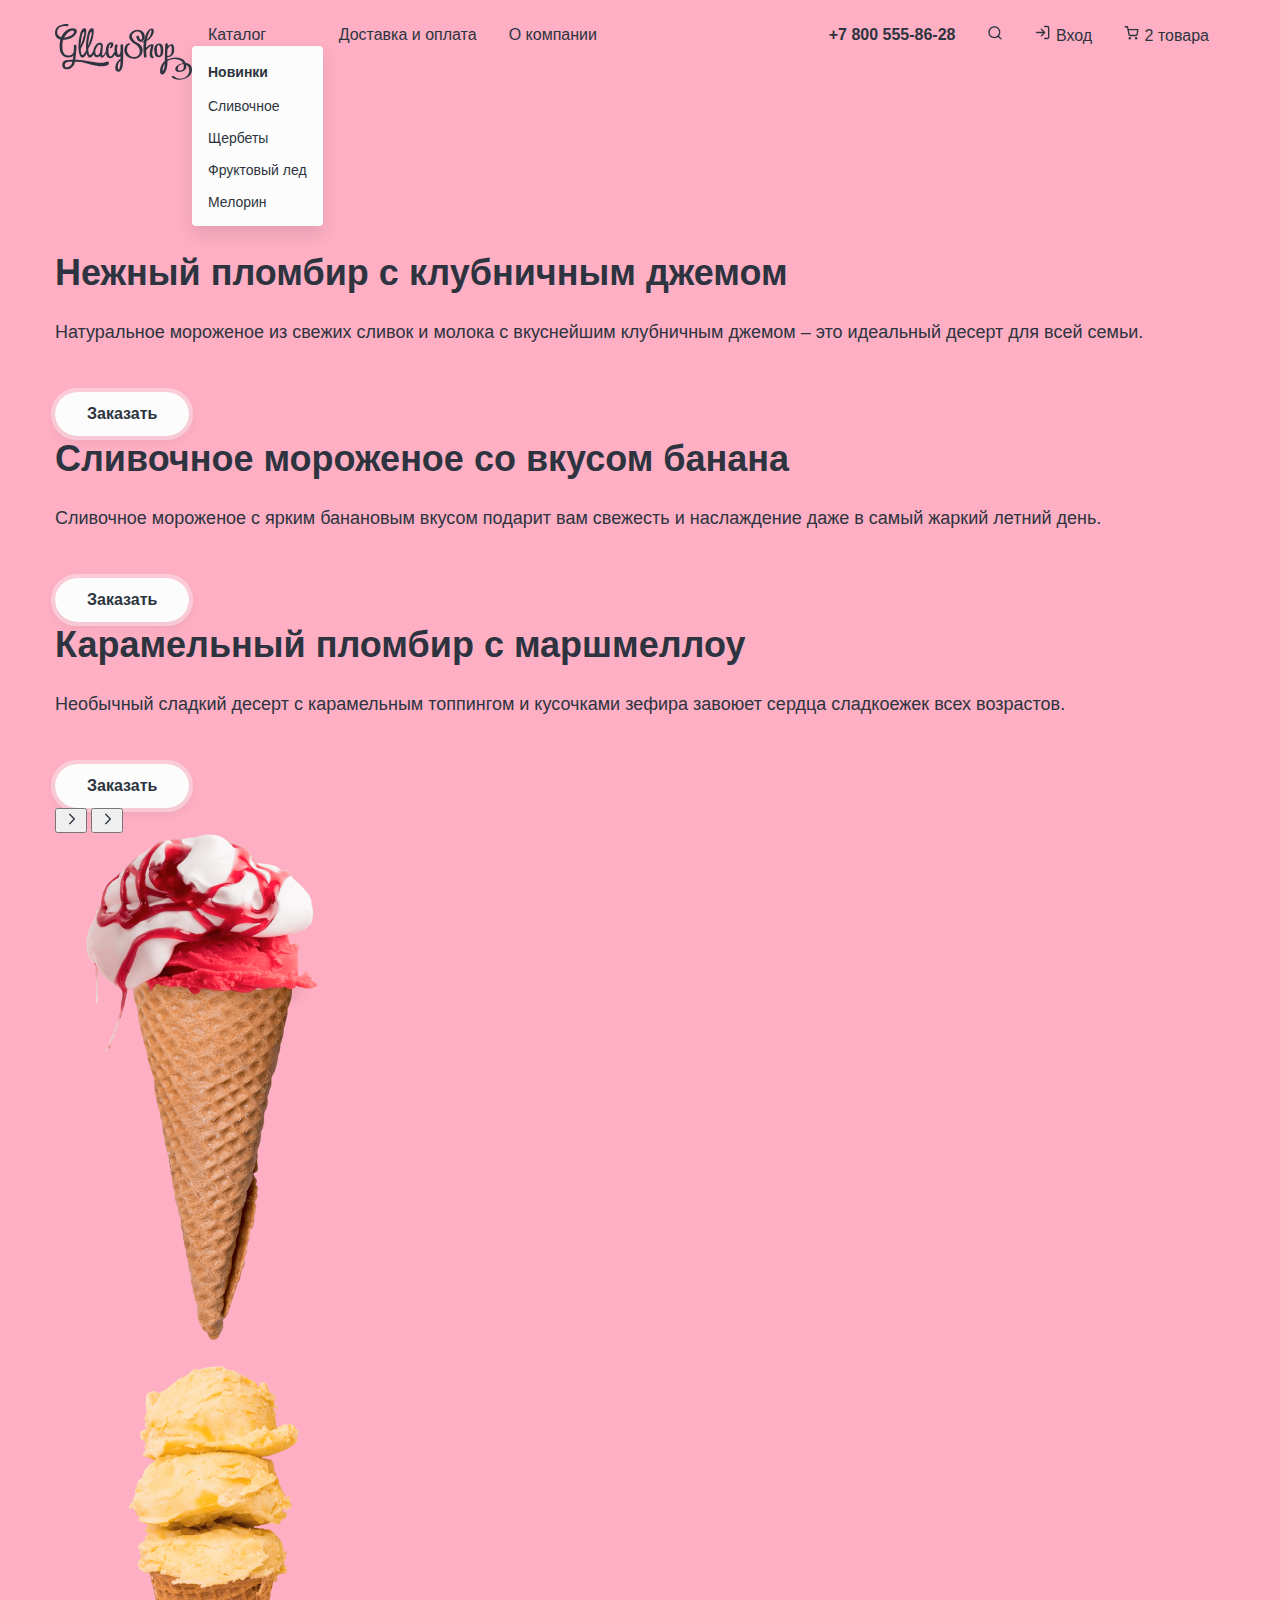
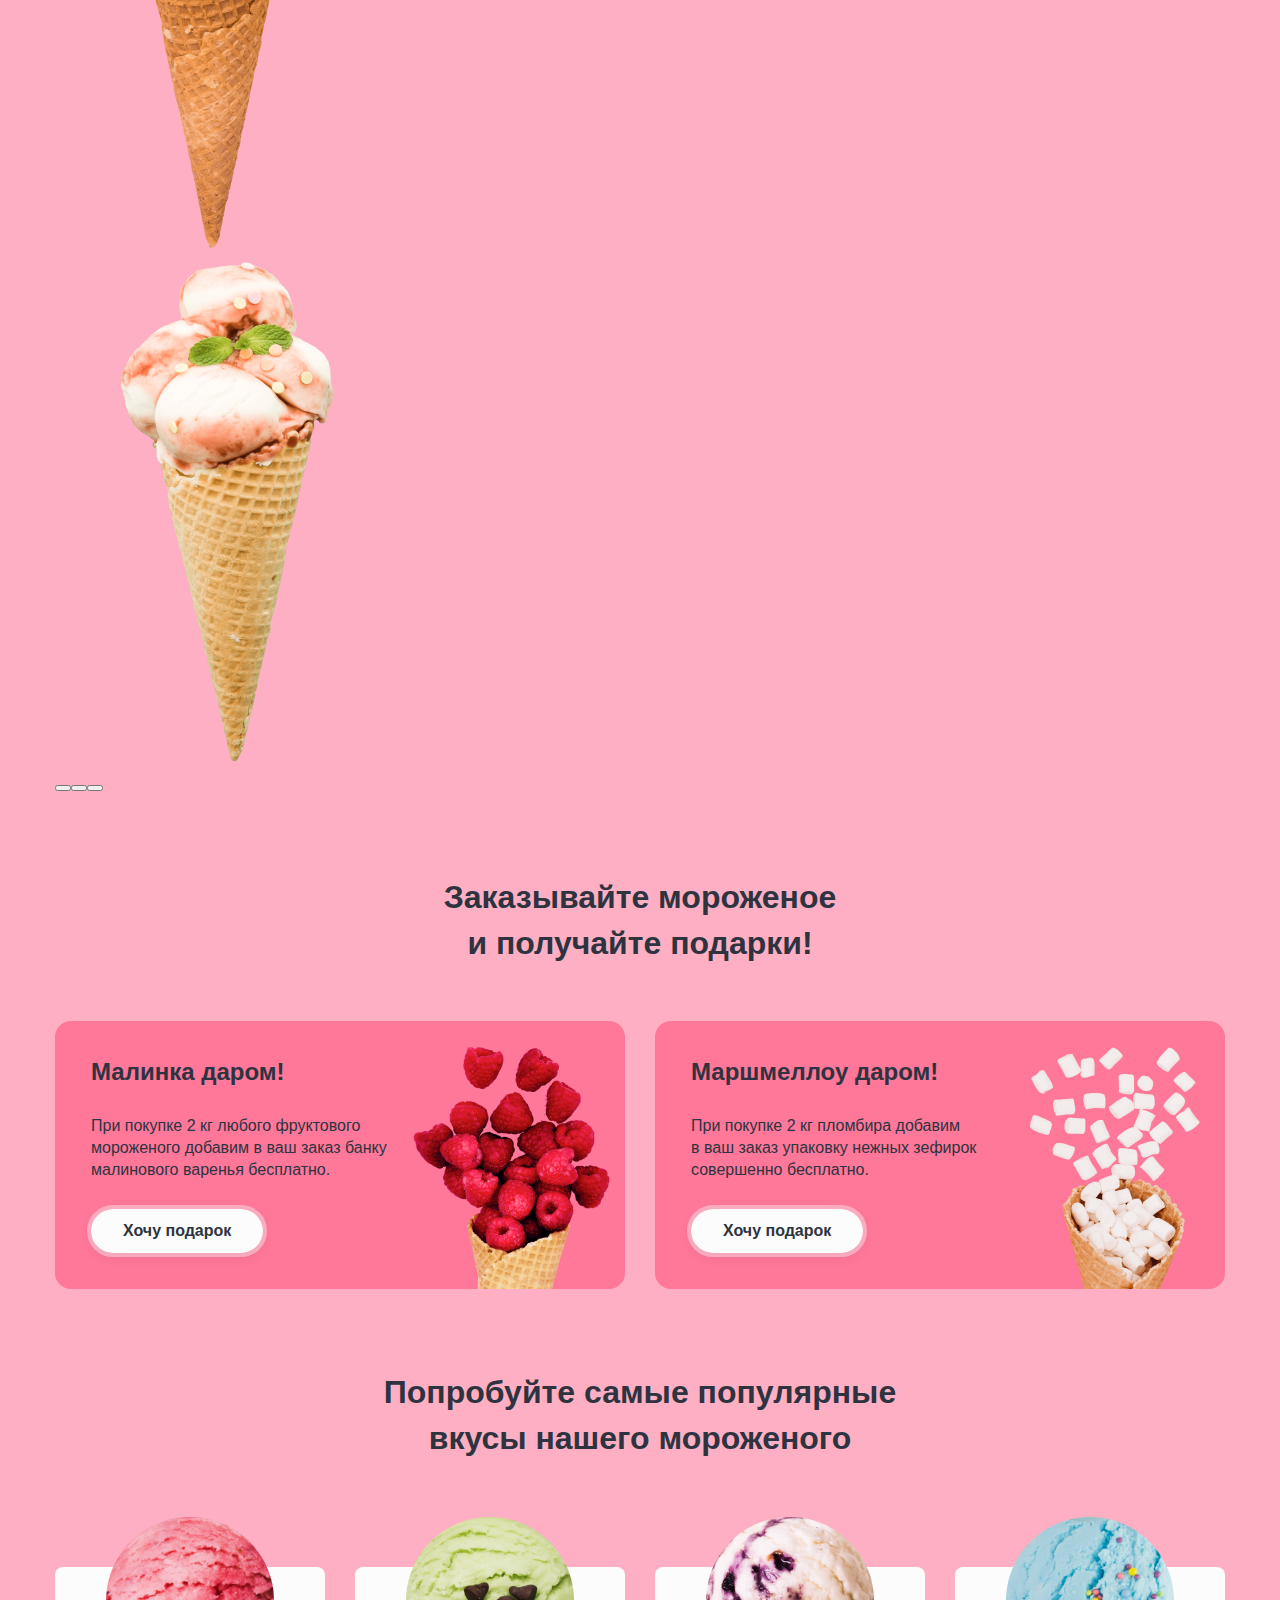
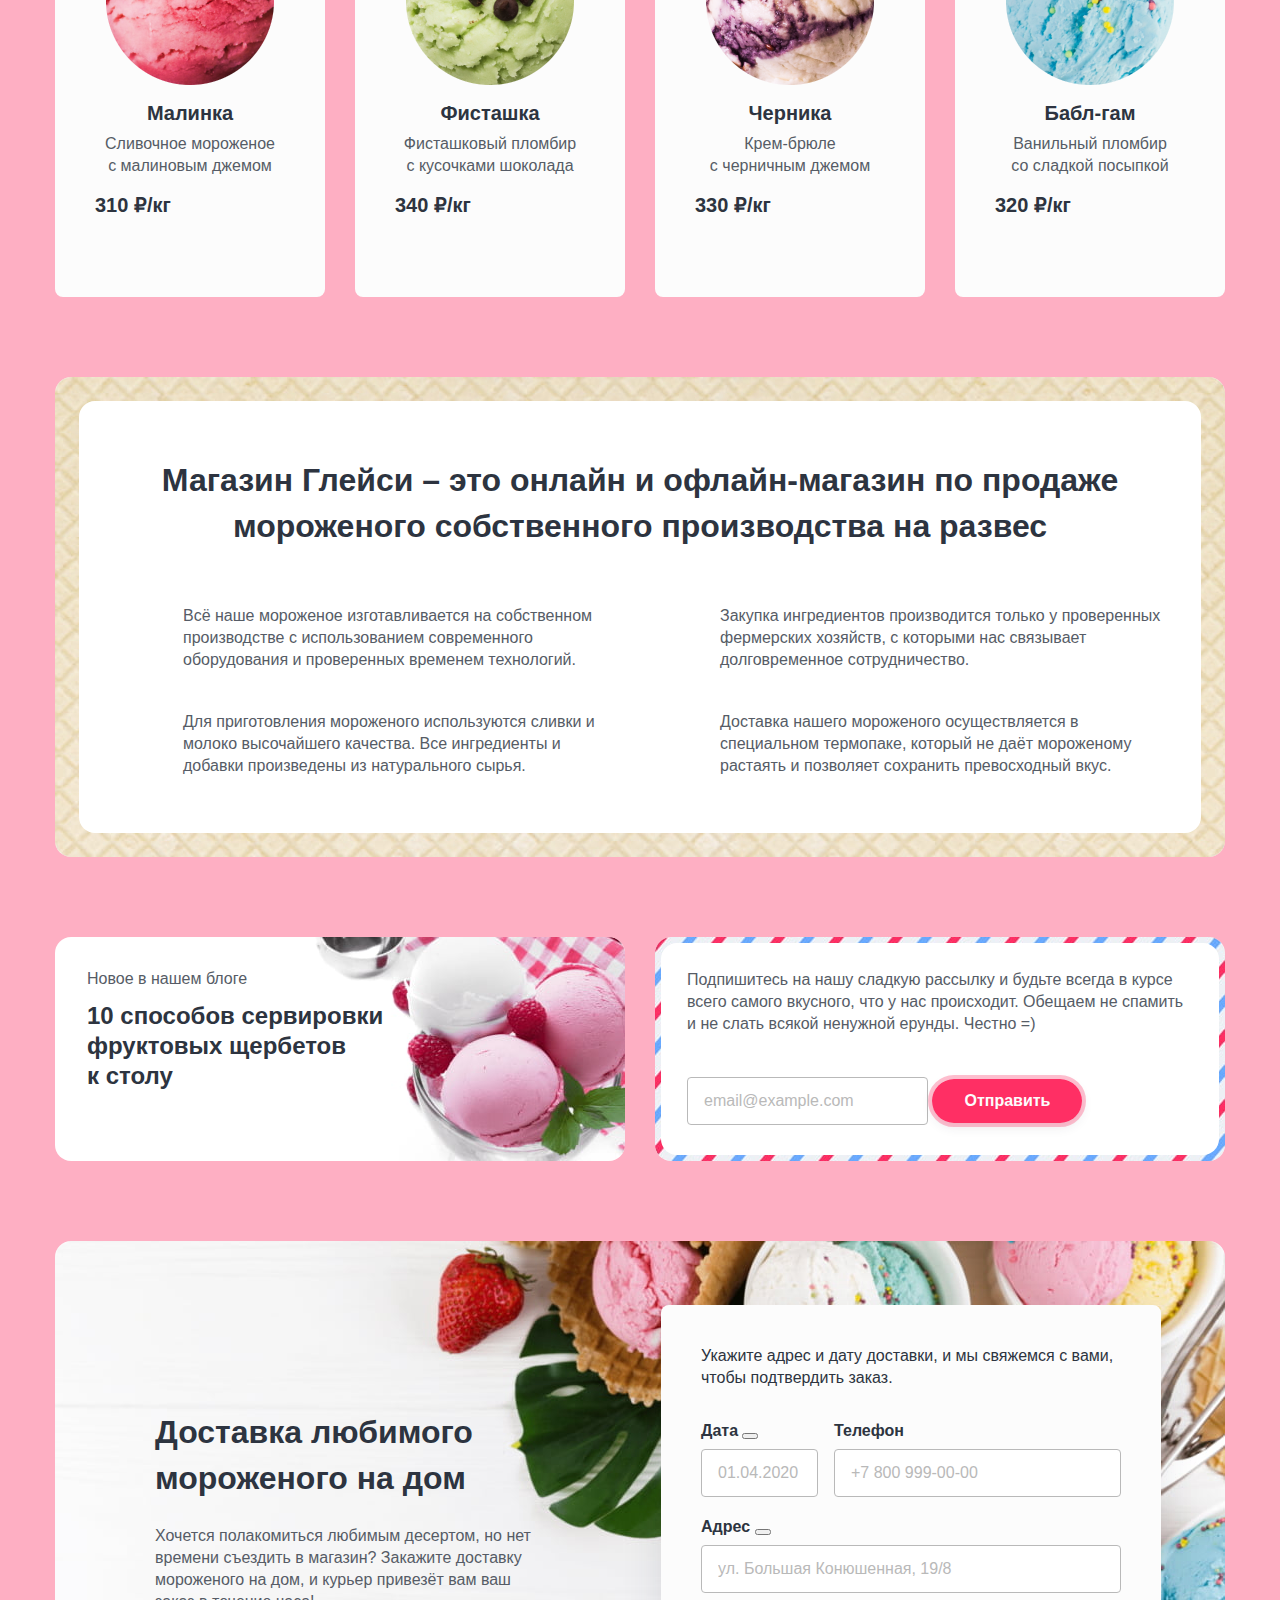
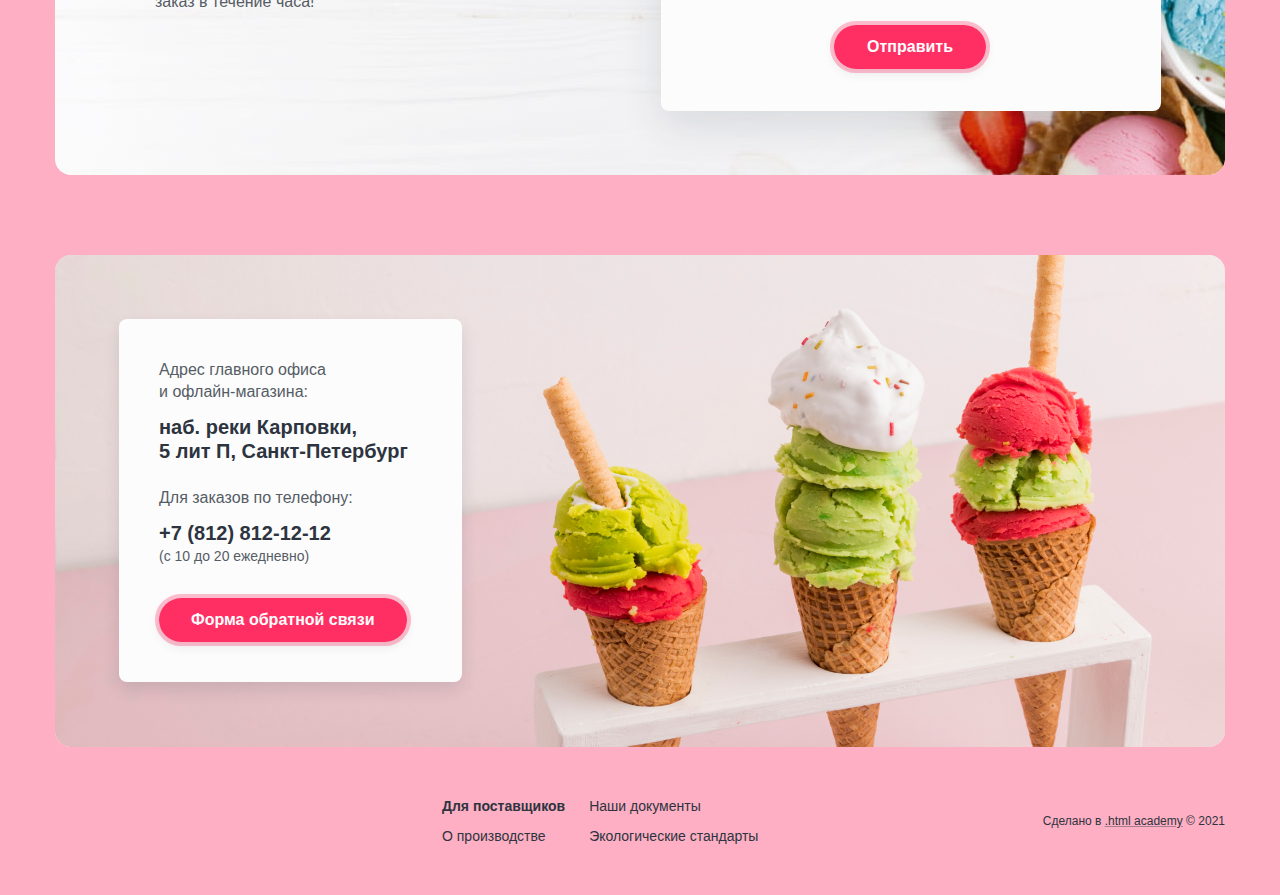
==== index.html @ f2128384 "ДЗ к созвону 03.09" ====
<!DOCTYPE html>
<html lang="ru">
<head>
  <meta charset="UTF-8">
  <meta name="viewport" content="width=device-width, initial-scale=1.0">
  <title>Магазин мороженого Глейси</title>
  <link rel="stylesheet" href="styles/styles.css">
</head>
<body>
  <div class="container">
    <header class="header">

      <nav class="navigation">
        <ul class="navigation-list">
          <li class="navigation-item">
            <a class="navigation-logo" href="#" aria-current="page">
              <img class="logo" src="images/logo.svg" width="137" height="56" alt="Логотип магазина Глейси">
            </a>
          </li>
          <li class="navigation-item">
            <a class="navigation-link" href="#">Каталог</a>
            <ul class="submenu-list">
              <li class="submenu-item">
                <a class="submenu-link submenu-link-new" href="catalog.html">Новинки</a>
              </li>
              <li class="submenu-item">
                <a class="submenu-link" href="catalog.html">Сливочное</a>
              </li>
              <li class="submenu-item">
                <a class="submenu-link" href="catalog.html">Щербеты</a>
              </li>
              <li class="submenu-item">
                <a class="submenu-link" href="catalog.html">Фруктовый лед</a>
              </li>
              <li class="submenu-item">
                <a class="submenu-link" href="catalog.html">Мелорин</a>
              </li>
            </ul>
          </li>
          <li class="navigation-item">
            <a class="navigation-link" href="#">Доставка и оплата</a>
          </li>
          <li class="navigation-item">
            <a class="navigation-link" href="#">О компании</a>
          </li>
        </ul>

        <ul class="navigation-list user-navigation">
          <li class="navigation-item">
            <a class="navigation-link navigation-phone" href="tel:+78005558628">+7 800 555-86-28</a>
          </li>
          <li class="navigation-item" role="search">
            <a class="navigation-link user-search" href="#">
              <svg width="16" height="17" viewBox="0 0 16 17" xmlns="http://www.w3.org/2000/svg">
                <svg xmlns="http://www.w3.org/2000/svg" width="16" height="17" fill="none" viewBox="0 0 16 17">
                  <path fill="currentColor" fill-rule="evenodd" d="M2.663 8.188a4.667 4.667 0 1 1 8.028 3.237.683.683 0 0 0-.123.124 4.667 4.667 0 0 1-7.904-3.361Zm8.412 4.688a6 6 0 1 1 .943-.943l2.45 2.45a.667.667 0 1 1-.943.943l-2.45-2.45Z" clip-rule="evenodd"/>
                </svg>
              </svg>
              <span class="visually-hidden">Поиск.</span>
            </a>
          </li>
          <li class="navigation-item">
            <a class="navigation-link user-login" href="#">
              <svg xmlns="http://www.w3.org/2000/svg" width="16" height="17" fill="none" viewBox="0 0 16 17" aria-hidden="true">
                <path fill="currentColor" fill-rule="evenodd" d="M9 2.525c0-.369.298-.667.667-.667h2.666a2 2 0 0 1 2 2v9.333a2 2 0 0 1-2 2H9.667a.667.667 0 1 1 0-1.333h2.666A.666.666 0 0 0 13 13.19V3.858a.666.666 0 0 0-.667-.667H9.667A.667.667 0 0 1 9 2.525ZM5.862 4.72c.26-.26.682-.26.943 0l3.329 3.329a.69.69 0 0 1 .129.177.664.664 0 0 1-.13.774l-3.328 3.33a.667.667 0 1 1-.943-.944l2.195-2.195h-6.39a.667.667 0 1 1 0-1.333h6.39L5.862 5.663a.667.667 0 0 1 0-.943Z" clip-rule="evenodd"/>
              </svg>
              <span>Вход</span>
            </a>
          </li>
          <li class="navigation-item">
            <a class="navigation-link user-cart" href="#">
              <svg xmlns="http://www.w3.org/2000/svg" width="16" height="17" fill="none" viewBox="0 0 16 17" aria-hidden="true">
                <path fill="currentColor" fill-rule="evenodd" d="M1.167 2.108a.667.667 0 0 0 0 1.333h1.77l.468 2.336a.664.664 0 0 0 .011.053l.967 4.833a1.825 1.825 0 0 0 1.819 1.47h5.62a1.826 1.826 0 0 0 1.819-1.47l.001-.005.927-4.861a.667.667 0 0 0-.655-.792H4.611l-.473-2.361a.667.667 0 0 0-.654-.536H1.167Zm4.524 8.294-.813-4.064h8.23l-.775 4.067a.492.492 0 0 1-.492.395H6.183a.492.492 0 0 1-.492-.397Zm-1.134 3.961a1.246 1.246 0 1 1 2.492 0 1.246 1.246 0 0 1-2.492 0Zm6.374 0a1.246 1.246 0 1 1 2.491 0 1.246 1.246 0 0 1-2.491 0Z" clip-rule="evenodd"/>
              </svg>
              <span class="visually-hidden">Корзина.</span>
              <!-- <span class="user-cart-count empty">Нет товаров</span> -->
              <span class="user-cart-count user-cart-active">2 товара</span>
            </a>
          </li>
        </ul>
      </nav>
    </header>

    <main class="main">
      <h1 class="visually-hidden">Магазин мороженого Глейси.</h1>

      <section class="slider">
        <h2 class="visually-hidden">Лучшие предложения.</h2>

        <ol class="slider-list">
          <li class="slider-item slider-item-current">
            <h3 class="slider-title">Нежный пломбир с клубничным джемом</h3>
            <p class="slider-description">Натуральное мороженое из свежих сливок и молока с вкуснейшим клубничным джемом – это идеальный десерт для всей семьи.</p>
            <a class="slider-button button" href="#order">Заказать</a>
          </li>
          <li class="slider-item">
            <h3 class="slider-title">Сливочное мороженое со вкусом банана</h3>
            <p class="slider-description">Сливочное мороженое с ярким банановым вкусом подарит вам свежесть и наслаждение даже в самый жаркий летний день.</p>
            <a class="slider-button button" href="#order">Заказать</a>
          </li>
          <li class="slider-item">
            <h3 class="slider-title">Карамельный пломбир с маршмеллоу</h3>
            <p class="slider-description">Необычный сладкий десерт с карамельным топпингом и кусочками зефира завоюет сердца сладкоежек всех возрастов.</p>
            <a class="slider-button button" href="#order">Заказать</a>
          </li>
        </ol>

        <div class="slider-button-wrapper">
          <button class="slider-button slider-prev" type="button">
            <svg xmlns="http://www.w3.org/2000/svg" width="16" height="16" fill="none" viewBox="0 0 16 16" aria-hidden="true">
              <path fill="#2D3440" fill-rule="evenodd" d="M7.135 2.865a.665.665 0 1 0-.94.94l4.201 4.201-4.201 4.202a.665.665 0 0 0 .94.94l4.669-4.669.003-.002c.26-.26.26-.681 0-.94L7.135 2.864Z" clip-rule="evenodd"/>
            </svg>
            <span class="visually-hidden">Предыдущий слайд.</span>
          </button>
          <button class="slider-button slider-next" type="button">
            <svg xmlns="http://www.w3.org/2000/svg" width="16" height="16" fill="none" viewBox="0 0 16 16" aria-hidden="true">
              <path fill="#2D3440" fill-rule="evenodd" d="M7.135 2.865a.665.665 0 1 0-.94.94l4.201 4.201-4.201 4.202a.665.665 0 0 0 .94.94l4.669-4.669.003-.002c.26-.26.26-.681 0-.94L7.135 2.864Z" clip-rule="evenodd"/>
            </svg>
            <span class="visually-hidden">Следующий слайд.</span>
          </button>
        </div>

        <ol class="slider-list">
          <li class="slider-item slider-item-current">
            <div class="slider-img-wrapper">
              <img class="slider-img" src="images/slider/slide-1.png" width="329" height="507" alt="Фото пломбира с клубничным джемом.">
            </div>
          </li>
          <li class="slider-item slider-item-current">
            <div class="slider-img-wrapper">
              <img class="slider-img" src="images/slider/slide-2.png" width="312" height="507" alt="Фото сливочного мороженого со вкусом банана.">
            </div>
          </li>
          <li class="slider-item slider-item-current">
            <div class="slider-img-wrapper">
              <img class="slider-img" src="images/slider/slide-3.png" width="350" height="507" alt="Фото карамельного пломбира с маршмеллоу.">
            </div>
          </li>
        </ol>

        <ol class="slider-control">
          <li class="slider-control-item">
            <button class="slider-control-button slider-control-button-current" type="button">
              <span class="visually-hidden">Первый слайд.</span>
            </button>
          </li>
          <li class="slider-control-item">
            <button class="slider-control-button" type="button">
              <span class="visually-hidden">Второй слайд.</span>
            </button>
          </li>
          <li class="slider-control-item">
            <button class="slider-control-button" type="button">
              <span class="visually-hidden">Третий слайд.</span>
            </button>
          </li>
        </ol>

        <ul class="social-list">
          <li class="social-item">
            <a class="social-link social-telegram" href="https://t.me/htmlacademy">
              <span class="visually-hidden">Телеграм.</span>
            </a>
          </li>
          <li class="social-item">
            <a class="social-link social-vk" href="https://vk.com/htmlacademy">
              <span class="visually-hidden">Вконтакте.</span>
            </a>
          </li>
          <li class="social-item">
            <a class="social-link social-youtube" href="https://www.youtube.com/user/htmlacademyru" aria-hidden="true">
              <span class="visually-hidden">Ютуб.</span>
            </a>
          </li>
        </ul>
      </section>

      <section class="present">
        <h2 class="present-title title">Заказывайте мороженое и&nbsp;получайте подарки!</h2>

        <ul class="present-list">
          <li class="present-item present-raspberry">
            <h3 class="present-subtitle">Малинка даром!</h3>
            <p class="present-description">При покупке 2 кг любого фруктового мороженого добавим в ваш заказ банку малинового варенья бесплатно.</p>
            <a class="present-button button" href="#">Хочу подарок</a>
          </li>
          <li class="present-item present-marshmallow">
            <h3 class="present-subtitle">Маршмеллоу даром!</h3>
            <p class="present-description">При покупке 2 кг пломбира добавим в&nbsp;ваш заказ упаковку нежных зефирок совершенно бесплатно.</p>
            <a class="present-button button" href="#">Хочу подарок</a>
          </li>
        </ul>
      </section>

      <section class="popular">
        <h2 class="popular-title title">Попробуйте самые популярные вкусы нашего мороженого</h2>

        <ul class="popular-list product">
          <li class="product-card">
            <a class="product-link" href="#">
              <div class="product-img-wrapper">
                <img class="product-img" src="images/catalog/product-1.png" width="168" height="168" alt="Фотография мороженого">
              </div>
              <h3 class="product-subtitle">Малинка</h3>
              <p class="product-description">Сливочное мороженое с&nbsp;малиновым джемом</p>
            </a>
            <div class="product-price-wrapper">
              <span class="product-price">310 ₽/кг</span>
              <button class="product-button" type="button">
                <span class="visually-hidden">Добавить в корзину.</span>
              </button>
            </div>
          </li>
          <li class="product-card">
            <a class="product-link" href="#">
              <div class="product-img-wrapper">
                <img class="product-img" src="images/catalog/product-2.png" width="168" height="168" alt="Фотография мороженого">
              </div>
              <h3 class="product-subtitle">Фисташка</h3>
              <p class="product-description">Фисташковый пломбир с&nbsp;кусочками шоколада</p>
            </a>
            <div class="product-price-wrapper">
              <span class="product-price">340 ₽/кг</span>
              <button class="product-button" type="button">
                <span class="visually-hidden">Добавить в корзину.</span>
              </button>
            </div>
          </li>
          <li class="product-card">
            <a class="product-link" href="#">
              <div class="product-img-wrapper">
                <img class="product-img" src="images/catalog/product-3.png" width="168" height="168" alt="Фотография мороженого">
              </div>
              <h3 class="product-subtitle">Черника</h3>
              <p class="product-description">Крем-брюле с&nbsp;черничным джемом</p>
            </a>
            <div class="product-price-wrapper">
              <span class="product-price">330 ₽/кг</span>
              <button class="product-button" type="button">
                <span class="visually-hidden">Добавить в корзину.</span>
              </button>
            </div>
          </li>
          <li class="product-card">
            <a class="product-link" href="#">
              <div class="product-img-wrapper">
                <img class="product-img" src="images/catalog/product-4.png" width="168" height="168" alt="Фотография мороженого">
              </div>
              <h3 class="product-subtitle">Бабл-гам</h3>
              <p class="product-description">Ванильный пломбир со&nbsp;сладкой посыпкой</p>
            </a>
            <div class="product-price-wrapper">
              <span class="product-price">320 ₽/кг</span>
              <button class="product-button" type="button">
                <span class="visually-hidden">Добавить в корзину.</span>
              </button>
            </div>
          </li>
        </ul>
      </section>

      <section class="about">
        <h2 class="visually-hidden">О нас.</h2>

        <div class="about-wrapper">
          <p class="about-title title">Магазин Глейси – это онлайн и офлайн-магазин по продаже мороженого собственного производства на развес</p>
          <ul class="about-list">
            <li class="about-item">Всё наше мороженое изготавливается на собственном производстве с использованием современного оборудования и проверенных временем технологий.</li>
            <li class="about-item">Закупка ингредиентов производится только у проверенных фермерских хозяйств, с которыми нас связывает долговременное сотрудничество.</li>
            <li class="about-item">Для приготовления мороженого используются сливки и молоко высочайшего качества. Все ингредиенты и добавки произведены из натурального сырья.</li>
            <li class="about-item">Доставка нашего мороженого осуществляется в специальном термопаке, который не даёт мороженому растаять и позволяет сохранить превосходный вкус.</li>
          </ul>
        </div>
      </section>

      <div class="blog-subscribe-wrapper">
        <article class="blog">
          <p class="blog-notice">Новое в нашем блоге</p>
          <a class="blog-link" href="#">
            <h2 class="blog-title">10 способов сервировки фруктовых щербетов к&nbsp;столу</h2>
          </a>
        </article>

        <section class="subscribe">
          <h2 class="visually-hidden">Подписка на рассылку.</h2>

          <div class="subscribe-wrapper">
            <p class="subscribe-description">Подпишитесь на нашу сладкую рассылку и будьте всегда в&nbsp;курсе всего самого вкусного, что у нас происходит. Обещаем не спамить и не слать всякой ненужной ерунды. Честно =)</p>
            <form class="subscribe-form" action="https://echo.htmlacademy.ru/" method="post">
              <input class="subscribe-email" type="email" name="subscribe-email" placeholder="email@example.com" required>
              <button class="subscribe-button button button-dark" type="submit">Отправить</button>
            </form>
          </div>
        </section>
      </div>

      <section class="delivery">
        <div class="delivery-text-wrapper">
          <h2 class="delivery-title title">Доставка любимого мороженого на дом</h2>
          <p class="delivery-description">Хочется полакомиться любимым десертом, но&nbsp;нет времени съездить в магазин? Закажите доставку мороженого на дом, и курьер привезёт вам ваш заказ в течение часа!</p>
        </div>

        <form class="delivery-form" action="https://echo.htmlacademy.ru/" method="post" id="order">
            <p class="delivery-text">Укажите адрес и дату доставки, и мы свяжемся с&nbsp;вами, чтобы подтвердить заказ.</p>
            <div class="field-group delivery-form-date">
              <div class="delivery-form-label">
                <label class="delivery-form-label" for="date">Дата</label>
                <span class="tooltip">
                  <button class="tooltip-toggle" type="button"></button>
                  <!-- <span class="tooltip-text" role="tooltip"></span> -->
                </span>
              </div>
              <input class="delivery-form-field" type="text" id="date" name="date" placeholder="01.04.2020">
            </div>
            <div class="field-group delivery-form-phone">
              <label class="delivery-form-label" for="phone">Телефон</label>
              <input class="delivery-form-field" type="tel" id="phone" name="phone" placeholder="+7 800 999-00-00">
            </div>
            <div class="field-group delivery-form-address">
              <div class="delivery-form-label">
                <label class="delivery-form-label" for="address">Адрес</label>
                <span class="tooltip">
                  <button class="tooltip-toggle" type="button"></button>
                  <!-- <span class="tooltip-text" role="tooltip"></span> -->
                </span>
              </div>
              <input class="delivery-form-field" type="text" id="address" name="address" placeholder="ул. Большая Конюшенная, 19/8">
            </div>
            <button class="delivery-button button button-dark" type="submit">Отправить</button>
        </form>
      </section>

      <section class="contacts">
        <h2 class="visually-hidden">Контакты.</h2>

        <div class="contacts-wrapper">
          <address class="contacts-address">
            <p class="contacts-text">Адрес главного офиса <br>и офлайн-магазина:</p>
            <p class="contacts-location">наб. реки Карповки, <br>5 лит П, Санкт-Петербург</p>
            <p class="contacts-text">Для заказов по телефону:</p>
            <a class="contacts-phone" href="tel:+78128121212">+7 (812) 812-12-12</a>
            <p class="contacts-time">(с 10 до 20 ежедневно)</p>
          </address>
          <a class="contacts-button button button-dark" href="#">Форма обратной связи</a>
        </div>
      </section>
    </main>

    <footer class="footer">
      <h2 class="visually-hidden">Контакты и меню.</h2>

      <ul class="social-list">
        <li class="social-item">
          <a class="social-link social-telegram" href="https://t.me/htmlacademy">
            <span class="visually-hidden">Телеграм.</span>
          </a>
        </li>
        <li class="social-item">
          <a class="social-link social-vk" href="https://vk.com/htmlacademy">
            <span class="visually-hidden">Вконтакте.</span>
          </a>
        </li>
        <li class="social-item">
          <a class="social-link social-youtube" href="https://www.youtube.com/user/htmlacademyru">
            <span class="visually-hidden">Ютуб.</span>
          </a>
        </li>
      </ul>

      <ul class="footer-navigation-list">
        <li class="footer-navigation-item">
          <a class="footer-navigation-link link-provider" href="#">Для поставщиков</a>
        </li>
        <li class="footer-navigation-item">
          <a class="footer-navigation-link" href="#">Наши документы</a>
        </li>
        <li class="footer-navigation-item">
          <a class="footer-navigation-link" href="#">О производстве</a>
        </li>
        <li class="footer-navigation-item">
          <a class="footer-navigation-link" href="#">Экологические стандарты</a>
        </li>
      </ul>

      <div class="developer-wrapper">
        <a class="developer-logo" href="https://htmlacademy.ru/">
          <span class="visually-hidden">Ссылка на страницу разработчика - HTMLAcademy.</span>
        </a>

        <p class="developer-text">Сделано в <a class="developer-link" href="https://htmlacademy.ru/">.html academy</a> © 2021</p>
      </div>
    </footer>
  </div>
</body>
</html>
---- styles/styles.css ----
/* Fonts */

@font-face {
  font-family: "Inter";
  font-style: normal;
  font-weight: 400;
  src: url("../fonts/inter-400.woff2") format("woff2");
  font-display: swap;
}

@font-face {
  font-family: "Inter";
  font-style: normal;
  font-weight: 700;
  src: url("../fonts/inter-700.woff2") format("woff2");
  font-display: swap;
}

@font-face {
  font-family: "Inter";
  font-style: normal;
  font-weight: 900;
  src: url("../fonts/inter-900.woff2") format("woff2");
  font-display: swap;
}

/* Common styles */

*,
*::before,
*::after {
  box-sizing: border-box;
}

html {
  height: 100%;
}

body {
  height: 100%;
  margin: 0;
  font-family: "Inter", "Arial", sans-serif;
  font-size: 16px;
  line-height: 22px;
  font-weight: 400;
  color: #2d3440;
  background-color: #feafc3;
}

.visually-hidden {
  position: absolute;
  width: 1px;
  height: 1px;
  margin: -1px;
  padding: 0;
  border: 0;
  clip: rect(0 0 0 0);
  overflow: hidden;
}

.container {
  display: flex;
  flex-direction: column;
  min-height: 100%;
  margin: 0 auto;
  max-width: 1170px;
}

.title {
  margin: 0 auto;
  padding: 0;
  font-family: "Inter", "Arial", sans-serif;
  font-size: 32px;
  font-weight: 900;
  line-height: 46px;
  color: #2d3440;
  max-width: 550px;
  text-align: center;
  font-stretch: normal;
}

.button {
  display: inline-block;
  min-height: 36px;
  padding: 12px 32px;
  text-align: center;
  font-family: "Inter", "Arial", sans-serif;
  font-size: inherit;
  font-weight: 700;
  line-height: 20px;
  text-decoration: none;
  background-color: #fcfcfc;
  color: inherit;
  cursor: pointer;
  border-radius: 26px;
  border: none;
  outline: 4px solid rgba(252, 252, 252, 0.40);
  box-shadow: 0 4px 12px 0 rgba(45, 52, 64, 0.10);
}

.button-dark {
  outline: 4px solid rgba(255, 47, 100, 0.30);
  background-color:#ff2f64;
  color: #fcfcfc;
}

/* Header */

.header {
  min-height: 56px;
  padding: 24px 0;
}

.navigation {
  display: flex;
  justify-content: space-between;
}

.navigation-list {
  display: flex;
  list-style-type: none;
  padding: 0;
  margin: 0;
}

.navigation-link {
  color: #2d3440;
  line-height: 20px;
  text-decoration: none;
  padding: 8px 16px;
  cursor: pointer;
}

.submenu-list {
  max-width: 138px;
  margin: 0;
  padding: 8px 0;
  list-style-type: none;
  background-color: #fcfcfc;
  border-radius: 4px;
  box-shadow: 0 8px 16px 0 rgba(45, 52, 64, 0.12);
}

.submenu-link {
  display: block;
  color: #2d3440;
  font-size: 14px;
  line-height: 20px;
  text-decoration: none;
  padding: 6px 16px;
}

.submenu-link-new {
  font-weight: 700;
  padding: 8px 16px;
}

.navigation-phone {
  font-weight: 700;
}

/* Main */

.main {
  flex-grow: 1;
}

/* Slider */

.slider {
  margin-bottom: 80px;
}

.slider-list {
  margin: 0;
  padding: 0;
  list-style-type: none;
}

.slider-title {
  margin: 0;
  margin-bottom: 24px;
  font-size: 36px;
  font-weight: 900;
  line-height: 46px;
}

.slider-description {
  margin: 0;
  margin-bottom: 48px;
  font-size: 18px;
  line-height: 24px;
}

.slider-control {
  margin: 0;
  padding: 0;
  list-style-type: none;
  display: flex;
}

/* Present */

.present {
  margin-bottom: 80px;
}

.present-title {
  margin-bottom: 55px;
}

.present-list {
  margin: 0;
  padding: 0;
  list-style-type: none;
  display: grid;
  grid-template-columns: repeat(2, 1fr);
  gap: 30px;
}

.present-item {
  background-color: #ff7799;
  border-radius: 16px;
  padding: 36px;
  padding-right: 225px;
  background-repeat: no-repeat;
  background-position: right;
  background-size: contain;
}

.present-raspberry {
  background-image: url("../images/present-raspberry.png");
}

.present-marshmallow {
  background-image: url("../images/present-marshmallow.png");
}

.present-subtitle {
  margin: 0;
  margin-bottom: 28px;
  font-size: 24px;
  font-weight: 700;
  line-height: 30px;
}

.present-description {
  margin: 0;
  margin-bottom: 28px;
}

/* Popular */

.popular {
  margin-bottom: 80px;
}

.popular-list {
  margin: 0;
  padding: 0;
  list-style-type: none;
}

.popular-title {
  margin-bottom: 56px;
}

/* About */

.about {
  padding: 24px;
  border-radius: 16px;
  margin-bottom: 80px;
  background-image: url("../images/background-waffle.jpg");
  background-repeat: no-repeat;
  background-position: center;
  background-size: cover;
}

.about-wrapper {
  border-radius: 16px;
  min-height: 350px;
  padding: 56px 40px;
  background-color: #ffffff;
}

.about-title {
  max-width: 1000px;
  margin-bottom: 56px;
}

.about-list {
  margin: 0;
  padding: 0;
  list-style-type: none;
  display: grid;
  grid-template-columns: repeat(2, 1fr);
  gap: 40px 32px;
}

.about-item {
  padding-left: 64px;
  color: #565c66;
}

/* Blog */ /* Subscribe */

.blog-subscribe-wrapper {
  display: grid;
  grid-template-columns: repeat(2, 1fr);
  gap: 30px;
  margin-bottom: 80px;
}

.blog {
  border-radius: 16px;
  background-color: #fcfcfc;
  padding: 32px;
  padding-right: 230px;
  min-height: 224px;
  background-image: url("../images/background-blog.jpg");
  background-repeat: no-repeat;
  background-position: center;
  background-size: contain;
}

.blog-notice {
  margin: 0;
  margin-bottom: 12px;
  color: #565c66;
  line-height: 20px;
}

.blog-link {
  color: #2d3440;
  line-height: 30px;
  text-decoration: none;
  max-width: 300px;
  display: block;
}

.blog-title {
  margin: 0;
}

.subscribe {
  border-radius: 16px;
  padding: 6px;
  background-image: url("../images/background-subscribe.jpg");
  background-repeat: no-repeat;
  background-position: center;
  background-size: cover;
}

.subscribe-wrapper {
  padding: 26px;
  border-radius: 16px;
  background-color: #ffffff;
  height: 100%;
}

.subscribe-description {
  margin: 0;
  margin-bottom: 42px;
  color: #565c66;
}

.subscribe-email {
  font-size: 16px;
  font-family: inherit;
  line-height: 20px;
  padding: 10px 16px;
  min-height: 48px;
  border-radius: 4px;
  border: 1px solid #b9b9b9;
}

.subscribe-email::placeholder {
  color: #b9b9b9;
}

/* Delivery */

.delivery {
  display: grid;
  grid-template-columns: 380px 500px;
  justify-content: space-between;
  padding: 64px;
  padding-left: 100px;
  background-color: #fcfcfc;
  margin-bottom: 80px;
  border-radius: 16px;
  background-image: url("../images/background-delivery.jpg");
  background-repeat: no-repeat;
  background-position: center;
  background-size: cover;
}

.delivery-text-wrapper {
  margin-top: 104px;
}

.delivery-title {
  margin: 0;
  margin-bottom: 24px;
  text-align: left;
}

.delivery-description {
  margin: 0;
  color: #565c66;
}

.delivery-form {
  background-color: #fcfcfc;
  padding: 40px;
  padding-bottom: 42px;
  display: grid;
  grid-template-columns: 117px 152px auto;
  grid-template-rows: min-content 76px 76px auto;
  gap: 20px 16px;
  border-radius: 8px;
  box-shadow: 0 15px 40px 0 rgba(45, 52, 64, 0.12);
}

.delivery-text {
  margin: 0;
  margin-bottom: 12px;
  grid-column: 1/-1;
}

.field-group {
  display: flex;
  flex-direction: column;
  row-gap: 8px;
}

.delivery-form-date {
  grid-column: 1/2;
}

.delivery-form-phone {
  grid-column: 2/-1;
}

.delivery-form-address {
  grid-column: 1/-1;
  grid-row: 3/4;
}

.delivery-form-label {
  font-weight: 700;
  line-height: 20px;
}

.delivery-form-field {
  font-size: 16px;
  font-family: inherit;
  line-height: 20px;
  padding: 10px 16px;
  min-height: 48px;
  border-radius: 4px;
  border: 1px solid #b9b9b9;
}

.delivery-form-field::placeholder {
  color: #b9b9b9;
}

.delivery-button {
  grid-column: 2/3;
  margin-top: 12px;
}

/* Contacts */

.contacts {
  border-radius: 16px;
  padding: 64px;
  min-height: 492px;
  background-image: url("../images/background-contacts.jpg");
  background-repeat: no-repeat;
  background-position: center;
  background-size: cover;
}

.contacts-wrapper {
  max-width: 343px;
  background-color: #fcfcfc;
  padding: 40px;
  border-radius: 8px;
  box-shadow: 0 8px 16px 0 rgba(45, 52, 64, 0.12);
}

.contacts-address {
  font-style: normal;
}

.contacts-text {
  margin: 0;
  margin-bottom: 12px;
  color: #565c66;
}

.contacts-location {
  margin: 0;
  margin-bottom: 24px;
  font-size: 20px;
  font-weight: 700;
  line-height: 24px;
}

.contacts-phone {
  color:#2d3440;
  font-size: 20px;
  font-weight: 700;
  line-height: 24px;
  text-decoration: none;
}

.contacts-time {
  margin: 0;
  color: #565C66;
  font-size: 14px;
  line-height: 20px;
  margin-bottom: 32px;
}

/* Footer */

.footer {
  display: flex;
  padding: 48px 0;
  align-items: center;
}

.social-list {
  margin: 0;
  margin-left: 387px;
  padding: 0;
  list-style-type: none;
  display: flex;
}

.footer-navigation-list {
  margin: 0;
  padding: 0;
  list-style-type: none;
  display: grid;
  grid-template-columns: repeat(2, auto);
  gap: 8px 24px;
}

.footer-navigation-link {
  color:#2d3440;
  font-size: 14px;
  line-height: 20px;
  text-decoration: none;
}

.link-provider {
  font-weight: 700;
}

.developer-wrapper {
  margin-left: auto;
}

.developer-text {
  font-size: 12px;
  line-height: 16px;
}

.developer-link {
  color:#2d3440;
  text-decoration-color: rgba(45, 52, 64, 0.40);
}

/* Catalog */

/* Catalog-header */

.catalog-header {
  margin-bottom: 40px;
}

.breadcrumbs {
  display: flex;
  flex-wrap: wrap;
  align-items: center;
  gap: 10px 28px;
  margin: 0;
  margin-bottom: 16px;
  padding: 0;
  list-style-type: none;
  font-size: 14px;
  font-weight: 700;
  line-height: 20px;
}

.breadcrumbs-link {
  color: inherit;
  text-decoration: none;
}

.catalog-title {
  margin: 0;
  text-align: left;
}

/* Catalog-filter */

.catalog-filter {
  margin-bottom: 52px;
}

.catalog-filter-group {
  margin: 0;
  padding: 0;
  font-size: 14px;
  line-height: 20px;
}

.sorting-control {
  max-width: 196px;
  height: 36px;
  padding: 8px 35px 8px 16px;
  background-color: rgba(252, 252, 252, 0.30);
  font-family: inherit;
  border-radius: 20px;
  border: none;
  color: inherit;
  font-size: 14px;
  line-height: 20px;
}

.catalog-filter-list {
  margin: 0;
  padding: 0;
  list-style-type: none;
  display: flex;
  background-color: rgba(252, 252, 252, 0.30);
  border-radius: 20px;
}

.catalog-filter-button {
  background-color: rgba(252, 252, 252, 0.30);
  padding: 6px 30px;
  border: 2px solid #fcfcfc;
  outline: none;
  min-width: 185px;
}

/* Products */

.products-list {
  margin: 0;
  padding: 0;
  list-style-type: none;
  margin-bottom: 16px;
}

.product {
  display: grid;
  grid-template-columns: repeat(4, 270px);
  gap: 40px 30px;
}

.product-card {
  min-height: 330px;
  margin-top: 50px;
  padding: 0 40px 28px;
  background-color: #fcfcfc;
  border-radius: 8px;
}

.product-link {
  display: block;
  text-align: center;
  text-decoration: none;
}

.product-img-wrapper {
  display: flex;
  max-width: 168px;
  margin: -50px auto 16px;
}

.product-img {
  width: 100%;
  height: auto;
  object-fit: cover;
}

.product-subtitle {
  margin: 0;
  margin-bottom: 8px;
  text-align: center;
  font-size: 20px;
  font-weight: 700;
  line-height: 24px;
  color: #2d3440;
}

.product-description {
  margin: 0;
  margin-bottom: 16px;
  color: #565c66;
}

.product-price-wrapper {
  display: flex;
  align-items: center;
}

.product-price {
  font-size: 20px;
  font-weight: 700;
  line-height: 24px;
}

.product-button {
  padding: 0;
  background-color: #ff2f64;
  color: #fcfcfc;
  border: none;
}

.catalog-pages {
  display: flex;
  justify-content: center;
  padding: 41px 0;
  margin-bottom: 40px;
  border-bottom: 2px solid rgba(252, 252, 252, 0.3);
}

.catalog-show-more {
  margin-left: auto;
}

.pagination {
  display: flex;
  margin-left: auto;
}

.pagination-list {
  display: flex;
  margin: 0;
  padding: 0;
  list-style-type: none;
}

.pagination-link {
  display: flex;
  justify-content: center;
  align-items: center;
  min-width: 24px;
  height: 24px;
  color: inherit;
  line-height: 20px;
  text-decoration: none;
  border-radius: 50px;
  padding: 0 5px;
}

.pagination-link-current {
  background-color: #fcfcfc;
}
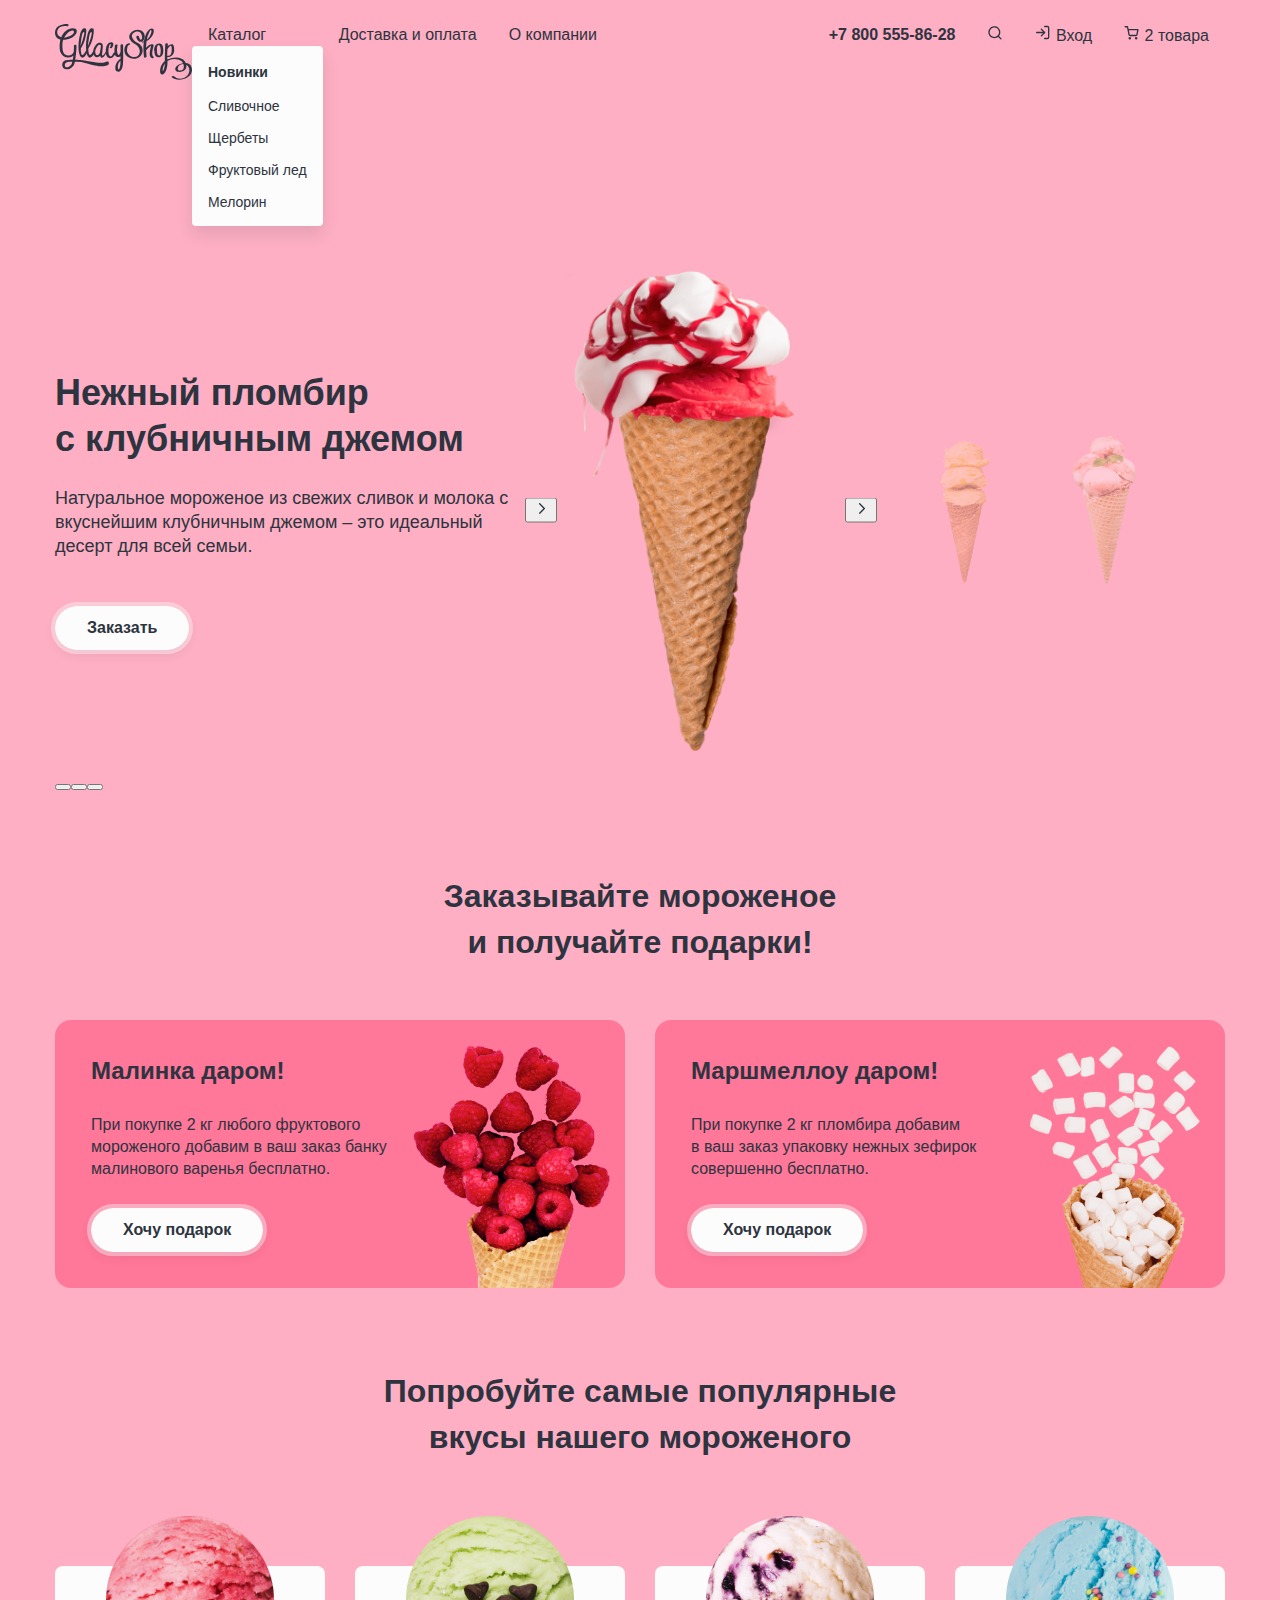
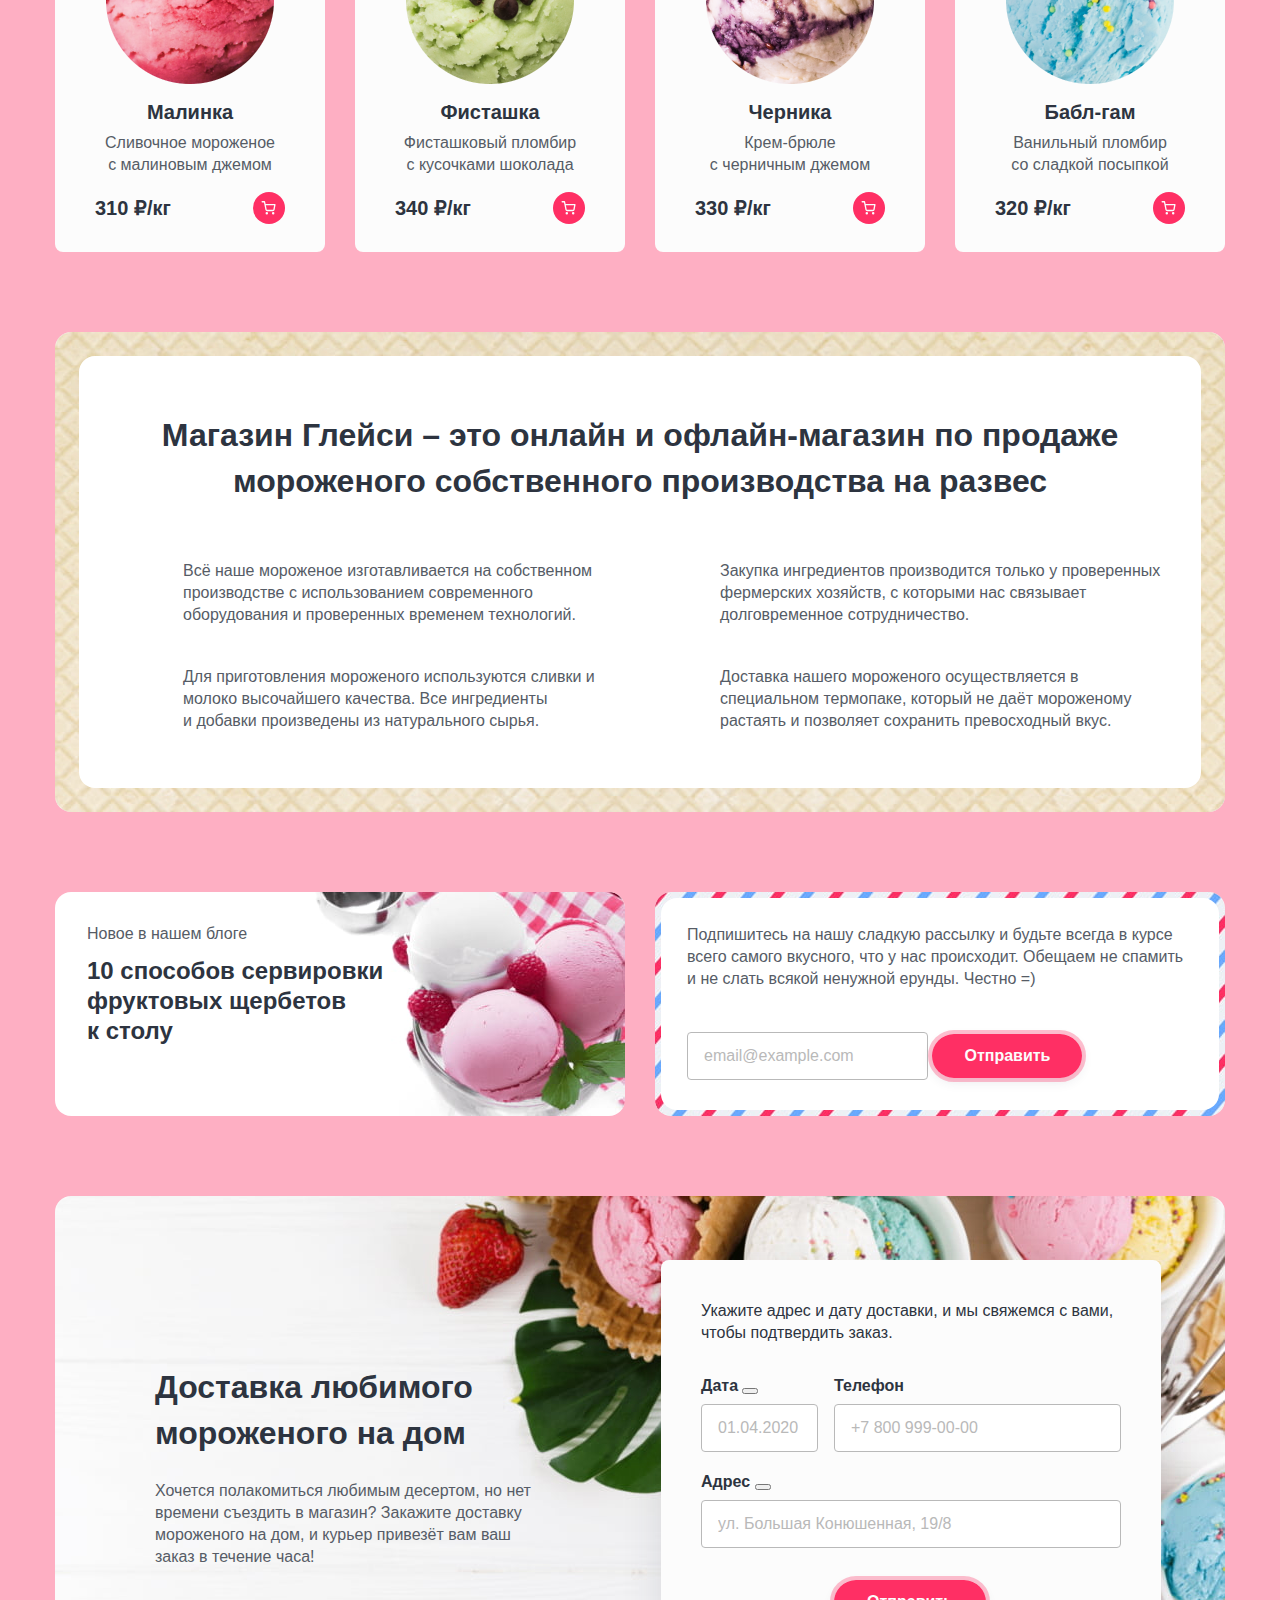
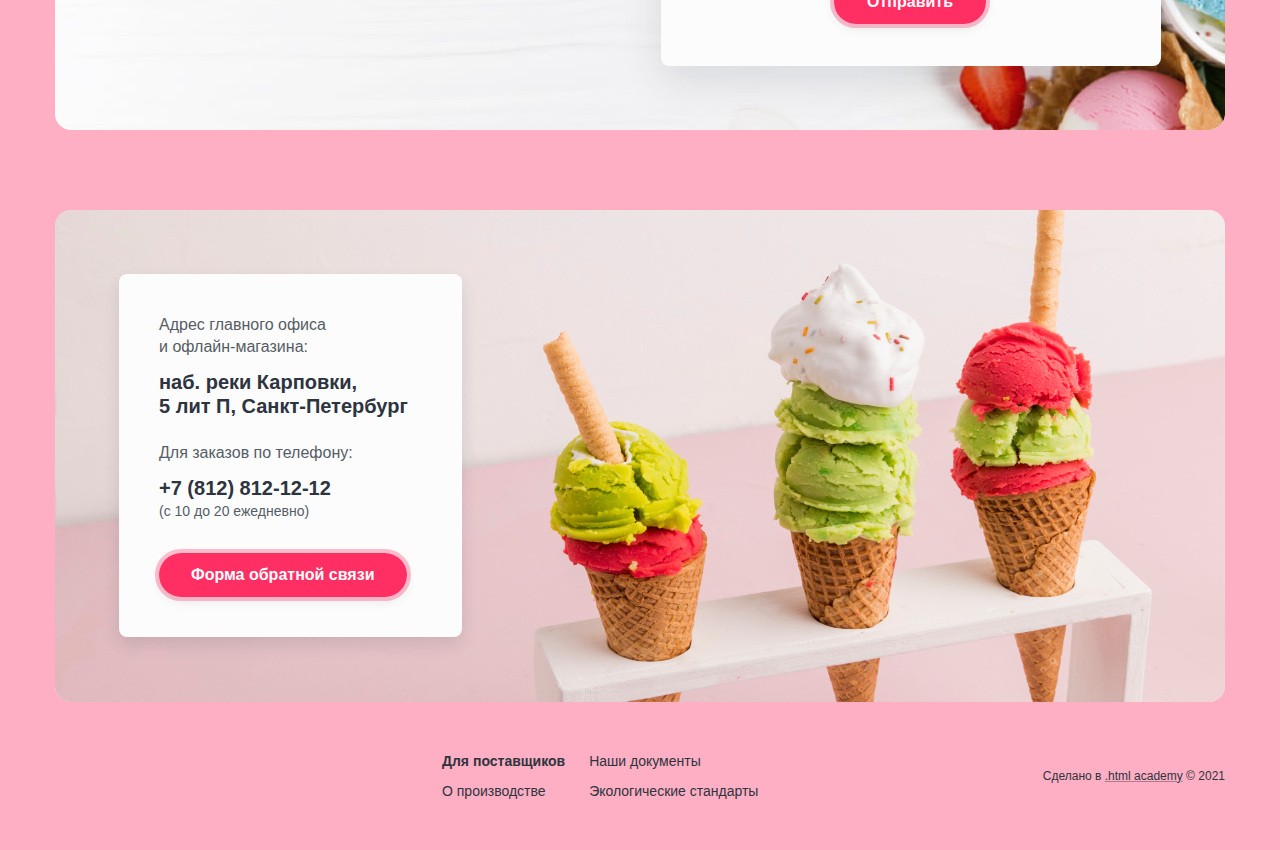
==== commit d8e58e15: "правка слайдера" ====
--- a/index.html
+++ b/index.html
@@ -87,92 +87,139 @@
       <section class="slider">
         <h2 class="visually-hidden">Лучшие предложения.</h2>
 
+        <!-- <div class="slider-wrapper">
+          <ol class="slider-list">
+            <li class="slider-item slider-item-current">
+              <h3 class="slider-title">Нежный пломбир с&nbsp;клубничным джемом</h3>
+              <p class="slider-description">Натуральное мороженое из свежих сливок и молока с вкуснейшим клубничным джемом – это&nbsp;идеальный десерт для всей семьи.</p>
+              <a class="slider-button button" href="#order">Заказать</a>
+            </li>
+            <li class="slider-item">
+              <h3 class="slider-title">Сливочное мороженое со вкусом банана</h3>
+              <p class="slider-description">Сливочное мороженое с ярким банановым вкусом подарит вам свежесть и наслаждение даже в самый жаркий летний день.</p>
+              <a class="slider-button-order button" href="#order">Заказать</a>
+            </li>
+            <li class="slider-item">
+              <h3 class="slider-title">Карамельный пломбир с маршмеллоу</h3>
+              <p class="slider-description">Необычный сладкий десерт с карамельным топпингом и кусочками зефира завоюет сердца сладкоежек всех возрастов.</p>
+              <a class="slider-button-order button" href="#order">Заказать</a>
+            </li>
+          </ol>
+
+          <div class="slider-image-container">
+            <div class="slider-button-wrapper">
+              <button class="slider-button slider-prev" type="button">
+                <svg xmlns="http://www.w3.org/2000/svg" width="16" height="16" fill="none" viewBox="0 0 16 16" aria-hidden="true">
+                  <path fill="#2D3440" fill-rule="evenodd" d="M7.135 2.865a.665.665 0 1 0-.94.94l4.201 4.201-4.201 4.202a.665.665 0 0 0 .94.94l4.669-4.669.003-.002c.26-.26.26-.681 0-.94L7.135 2.864Z" clip-rule="evenodd"/>
+                </svg>
+                <span class="visually-hidden">Предыдущий слайд.</span>
+              </button>
+              <button class="slider-button slider-next" type="button">
+                <svg xmlns="http://www.w3.org/2000/svg" width="16" height="16" fill="none" viewBox="0 0 16 16" aria-hidden="true">
+                  <path fill="#2D3440" fill-rule="evenodd" d="M7.135 2.865a.665.665 0 1 0-.94.94l4.201 4.201-4.201 4.202a.665.665 0 0 0 .94.94l4.669-4.669.003-.002c.26-.26.26-.681 0-.94L7.135 2.864Z" clip-rule="evenodd"/>
+                </svg>
+                <span class="visually-hidden">Следующий слайд.</span>
+              </button>
+            </div>
+
+            <ol class="slider-list">
+              <li class="slider-item slider-item-current">
+                <div class="slider-img-wrapper">
+                  <img class="slider-img" src="images/slider/slide-1.png" width="329" height="507" alt="Фото пломбира с клубничным джемом.">
+                </div>
+              </li>
+              <li class="slider-item">
+                <div class="slider-img-wrapper">
+                  <img class="slider-img" src="images/slider/slide-2.png" width="312" height="507" alt="Фото сливочного мороженого со вкусом банана.">
+                </div>
+              </li>
+              <li class="slider-item">
+                <div class="slider-img-wrapper">
+                  <img class="slider-img" src="images/slider/slide-3.png" width="350" height="507" alt="Фото карамельного пломбира с маршмеллоу.">
+                </div>
+              </li>
+            </ol>
+          </div>
+        </div> -->
+
         <ol class="slider-list">
           <li class="slider-item slider-item-current">
-            <h3 class="slider-title">Нежный пломбир с клубничным джемом</h3>
-            <p class="slider-description">Натуральное мороженое из свежих сливок и молока с вкуснейшим клубничным джемом – это идеальный десерт для всей семьи.</p>
-            <a class="slider-button button" href="#order">Заказать</a>
-          </li>
-          <li class="slider-item">
-            <h3 class="slider-title">Сливочное мороженое со вкусом банана</h3>
-            <p class="slider-description">Сливочное мороженое с ярким банановым вкусом подарит вам свежесть и наслаждение даже в самый жаркий летний день.</p>
-            <a class="slider-button button" href="#order">Заказать</a>
-          </li>
-          <li class="slider-item">
-            <h3 class="slider-title">Карамельный пломбир с маршмеллоу</h3>
-            <p class="slider-description">Необычный сладкий десерт с карамельным топпингом и кусочками зефира завоюет сердца сладкоежек всех возрастов.</p>
-            <a class="slider-button button" href="#order">Заказать</a>
+            <div class="slider-text-container">
+              <h3 class="slider-title">Нежный пломбир с&nbsp;клубничным джемом</h3>
+              <p class="slider-description">Натуральное мороженое из свежих сливок и молока с вкуснейшим клубничным джемом – это&nbsp;идеальный десерт для всей семьи.</p>
+              <a class="slider-button-order button" href="#order">Заказать</a>
+            </div>
+            <div class="slider-image-container">
+              <div class="slider-image-wrapper">
+                <img class="slider-image" src="images/slider/slide-1.png" width="329" height="507" alt="Фото пломбира с клубничным джемом.">
+              </div>
+              <div class="slider-button-wrapper">
+                <button class="slider-button slider-prev" type="button">
+                  <svg xmlns="http://www.w3.org/2000/svg" width="16" height="16" fill="none" viewBox="0 0 16 16" aria-hidden="true">
+                    <path fill="#2D3440" fill-rule="evenodd" d="M7.135 2.865a.665.665 0 1 0-.94.94l4.201 4.201-4.201 4.202a.665.665 0 0 0 .94.94l4.669-4.669.003-.002c.26-.26.26-.681 0-.94L7.135 2.864Z" clip-rule="evenodd"/>
+                  </svg>
+                  <span class="visually-hidden">Предыдущий слайд.</span>
+                </button>
+                <button class="slider-button slider-next" type="button">
+                  <svg xmlns="http://www.w3.org/2000/svg" width="16" height="16" fill="none" viewBox="0 0 16 16" aria-hidden="true">
+                    <path fill="#2D3440" fill-rule="evenodd" d="M7.135 2.865a.665.665 0 1 0-.94.94l4.201 4.201-4.201 4.202a.665.665 0 0 0 .94.94l4.669-4.669.003-.002c.26-.26.26-.681 0-.94L7.135 2.864Z" clip-rule="evenodd"/>
+                  </svg>
+                  <span class="visually-hidden">Следующий слайд.</span>
+                </button>
+              </div>
+            </div>
+            <ol class="product-list">
+              <li class="product-item">
+                <div class="product-image-wrapper">
+                  <img class="product-image" src="images/slider/slide-2.png" width="66" height="150" alt="Фото сливочного мороженого со вкусом банана.">
+                </div>
+              </li>
+              <li class="product-item">
+                <div class="product-image-wrapper">
+                  <img class="product-image" src="images/slider/slide-3.png" width="66" height="150" alt="Фото карамельного пломбира с маршмеллоу.">
+                </div>
+              </li>
+            </ol>
           </li>
         </ol>
 
-        <div class="slider-button-wrapper">
-          <button class="slider-button slider-prev" type="button">
-            <svg xmlns="http://www.w3.org/2000/svg" width="16" height="16" fill="none" viewBox="0 0 16 16" aria-hidden="true">
-              <path fill="#2D3440" fill-rule="evenodd" d="M7.135 2.865a.665.665 0 1 0-.94.94l4.201 4.201-4.201 4.202a.665.665 0 0 0 .94.94l4.669-4.669.003-.002c.26-.26.26-.681 0-.94L7.135 2.864Z" clip-rule="evenodd"/>
-            </svg>
-            <span class="visually-hidden">Предыдущий слайд.</span>
-          </button>
-          <button class="slider-button slider-next" type="button">
-            <svg xmlns="http://www.w3.org/2000/svg" width="16" height="16" fill="none" viewBox="0 0 16 16" aria-hidden="true">
-              <path fill="#2D3440" fill-rule="evenodd" d="M7.135 2.865a.665.665 0 1 0-.94.94l4.201 4.201-4.201 4.202a.665.665 0 0 0 .94.94l4.669-4.669.003-.002c.26-.26.26-.681 0-.94L7.135 2.864Z" clip-rule="evenodd"/>
-            </svg>
-            <span class="visually-hidden">Следующий слайд.</span>
-          </button>
+        <div class="slider-bottom">
+          <ol class="slider-control">
+            <li class="slider-control-item">
+              <button class="slider-control-button slider-control-button-current" type="button">
+                <span class="visually-hidden">Первый слайд.</span>
+              </button>
+            </li>
+            <li class="slider-control-item">
+              <button class="slider-control-button" type="button">
+                <span class="visually-hidden">Второй слайд.</span>
+              </button>
+            </li>
+            <li class="slider-control-item">
+              <button class="slider-control-button" type="button">
+                <span class="visually-hidden">Третий слайд.</span>
+              </button>
+            </li>
+          </ol>
+
+          <ul class="social-list">
+            <li class="social-item">
+              <a class="social-link social-telegram" href="https://t.me/htmlacademy">
+                <span class="visually-hidden">Телеграм.</span>
+              </a>
+            </li>
+            <li class="social-item">
+              <a class="social-link social-vk" href="https://vk.com/htmlacademy">
+                <span class="visually-hidden">Вконтакте.</span>
+              </a>
+            </li>
+            <li class="social-item">
+              <a class="social-link social-youtube" href="https://www.youtube.com/user/htmlacademyru" aria-hidden="true">
+                <span class="visually-hidden">Ютуб.</span>
+              </a>
+            </li>
+          </ul>
         </div>
-
-        <ol class="slider-list">
-          <li class="slider-item slider-item-current">
-            <div class="slider-img-wrapper">
-              <img class="slider-img" src="images/slider/slide-1.png" width="329" height="507" alt="Фото пломбира с клубничным джемом.">
-            </div>
-          </li>
-          <li class="slider-item slider-item-current">
-            <div class="slider-img-wrapper">
-              <img class="slider-img" src="images/slider/slide-2.png" width="312" height="507" alt="Фото сливочного мороженого со вкусом банана.">
-            </div>
-          </li>
-          <li class="slider-item slider-item-current">
-            <div class="slider-img-wrapper">
-              <img class="slider-img" src="images/slider/slide-3.png" width="350" height="507" alt="Фото карамельного пломбира с маршмеллоу.">
-            </div>
-          </li>
-        </ol>
-
-        <ol class="slider-control">
-          <li class="slider-control-item">
-            <button class="slider-control-button slider-control-button-current" type="button">
-              <span class="visually-hidden">Первый слайд.</span>
-            </button>
-          </li>
-          <li class="slider-control-item">
-            <button class="slider-control-button" type="button">
-              <span class="visually-hidden">Второй слайд.</span>
-            </button>
-          </li>
-          <li class="slider-control-item">
-            <button class="slider-control-button" type="button">
-              <span class="visually-hidden">Третий слайд.</span>
-            </button>
-          </li>
-        </ol>
-
-        <ul class="social-list">
-          <li class="social-item">
-            <a class="social-link social-telegram" href="https://t.me/htmlacademy">
-              <span class="visually-hidden">Телеграм.</span>
-            </a>
-          </li>
-          <li class="social-item">
-            <a class="social-link social-vk" href="https://vk.com/htmlacademy">
-              <span class="visually-hidden">Вконтакте.</span>
-            </a>
-          </li>
-          <li class="social-item">
-            <a class="social-link social-youtube" href="https://www.youtube.com/user/htmlacademyru" aria-hidden="true">
-              <span class="visually-hidden">Ютуб.</span>
-            </a>
-          </li>
-        </ul>
       </section>
 
       <section class="present">
@@ -266,8 +313,8 @@
           <p class="about-title title">Магазин Глейси – это онлайн и офлайн-магазин по продаже мороженого собственного производства на развес</p>
           <ul class="about-list">
             <li class="about-item">Всё наше мороженое изготавливается на собственном производстве с использованием современного оборудования и проверенных временем технологий.</li>
-            <li class="about-item">Закупка ингредиентов производится только у проверенных фермерских хозяйств, с которыми нас связывает долговременное сотрудничество.</li>
-            <li class="about-item">Для приготовления мороженого используются сливки и молоко высочайшего качества. Все ингредиенты и добавки произведены из натурального сырья.</li>
+            <li class="about-item">Закупка ингредиентов производится только у&nbsp;проверенных фермерских хозяйств, с которыми нас&nbsp;связывает долговременное сотрудничество.</li>
+            <li class="about-item">Для приготовления мороженого используются сливки и молоко высочайшего качества. Все ингредиенты и&nbsp;добавки произведены из натурального сырья.</li>
             <li class="about-item">Доставка нашего мороженого осуществляется в специальном термопаке, который не даёт мороженому растаять и позволяет сохранить превосходный вкус.</li>
           </ul>
         </div>
--- a/styles/styles.css
+++ b/styles/styles.css
@@ -177,12 +177,49 @@
   list-style-type: none;
 }
 
+.slider-item {
+  display: none;
+}
+
+.slider-item-current {
+  display: grid;
+  grid-template-columns: 470px min-content auto;
+  align-items: center;
+}
+
+.slider-image-container {
+  position: relative;
+}
+
+.slider-image-wrapper {
+  display: flex;
+  justify-content: center;
+  align-items: center;
+  min-width: 352px;
+  padding: 20px;
+}
+
+.slider-image {
+  width: 100%;
+  height: auto;
+}
+
+.slider-button-wrapper {
+  position: absolute;
+  display: flex;
+  top: 50%;
+  transform: translateY(-50%);
+  width: 100%;
+  justify-content: space-between;
+}
+
 .slider-title {
   margin: 0;
   margin-bottom: 24px;
   font-size: 36px;
   font-weight: 900;
   line-height: 46px;
+  max-width: 470px;
 }
 
 .slider-description {
@@ -199,6 +236,36 @@
   display: flex;
 }
 
+.product-list {
+  margin: 0;
+  margin-left: 37px;
+  padding: 0;
+  list-style: none;
+  display: grid;
+  grid-template-columns: repeat(2, 100px);
+  column-gap: 41px;
+  opacity: 0.4;
+}
+
+.product-item {
+  display: flex;
+  justify-content: center;
+  align-items: center;
+}
+
+.product-image-wrapper {
+  display: flex;
+  justify-content: center;
+  align-items: center;
+  width: 66px;
+  height: 150px;
+}
+
+.product-image {
+  width: auto;
+  height: 100%;
+}
+
 /* Present */
 
 .present {
@@ -216,6 +283,7 @@
   display: grid;
   grid-template-columns: repeat(2, 1fr);
   gap: 30px;
+  align-items: start;
 }
 
 .present-item {
@@ -224,8 +292,7 @@
   padding: 36px;
   padding-right: 225px;
   background-repeat: no-repeat;
-  background-position: right;
-  background-size: contain;
+  background-position: right bottom;
 }
 
 .present-raspberry {
@@ -667,7 +734,7 @@
 }
 
 .product-card {
-  min-height: 330px;
+  min-height: 270px;
   margin-top: 50px;
   padding: 0 40px 28px;
   background-color: #fcfcfc;
@@ -711,6 +778,7 @@
 .product-price-wrapper {
   display: flex;
   align-items: center;
+  justify-content: space-between;
 }
 
 .product-price {
@@ -721,9 +789,15 @@
 
 .product-button {
   padding: 0;
+  width: 32px;
+  height: 32px;
   background-color: #ff2f64;
   color: #fcfcfc;
   border: none;
+  border-radius: 50%;
+  background-image: url("../images/icons/cart.svg");
+  background-repeat: no-repeat;
+  background-position: center;
 }
 
 .catalog-pages {
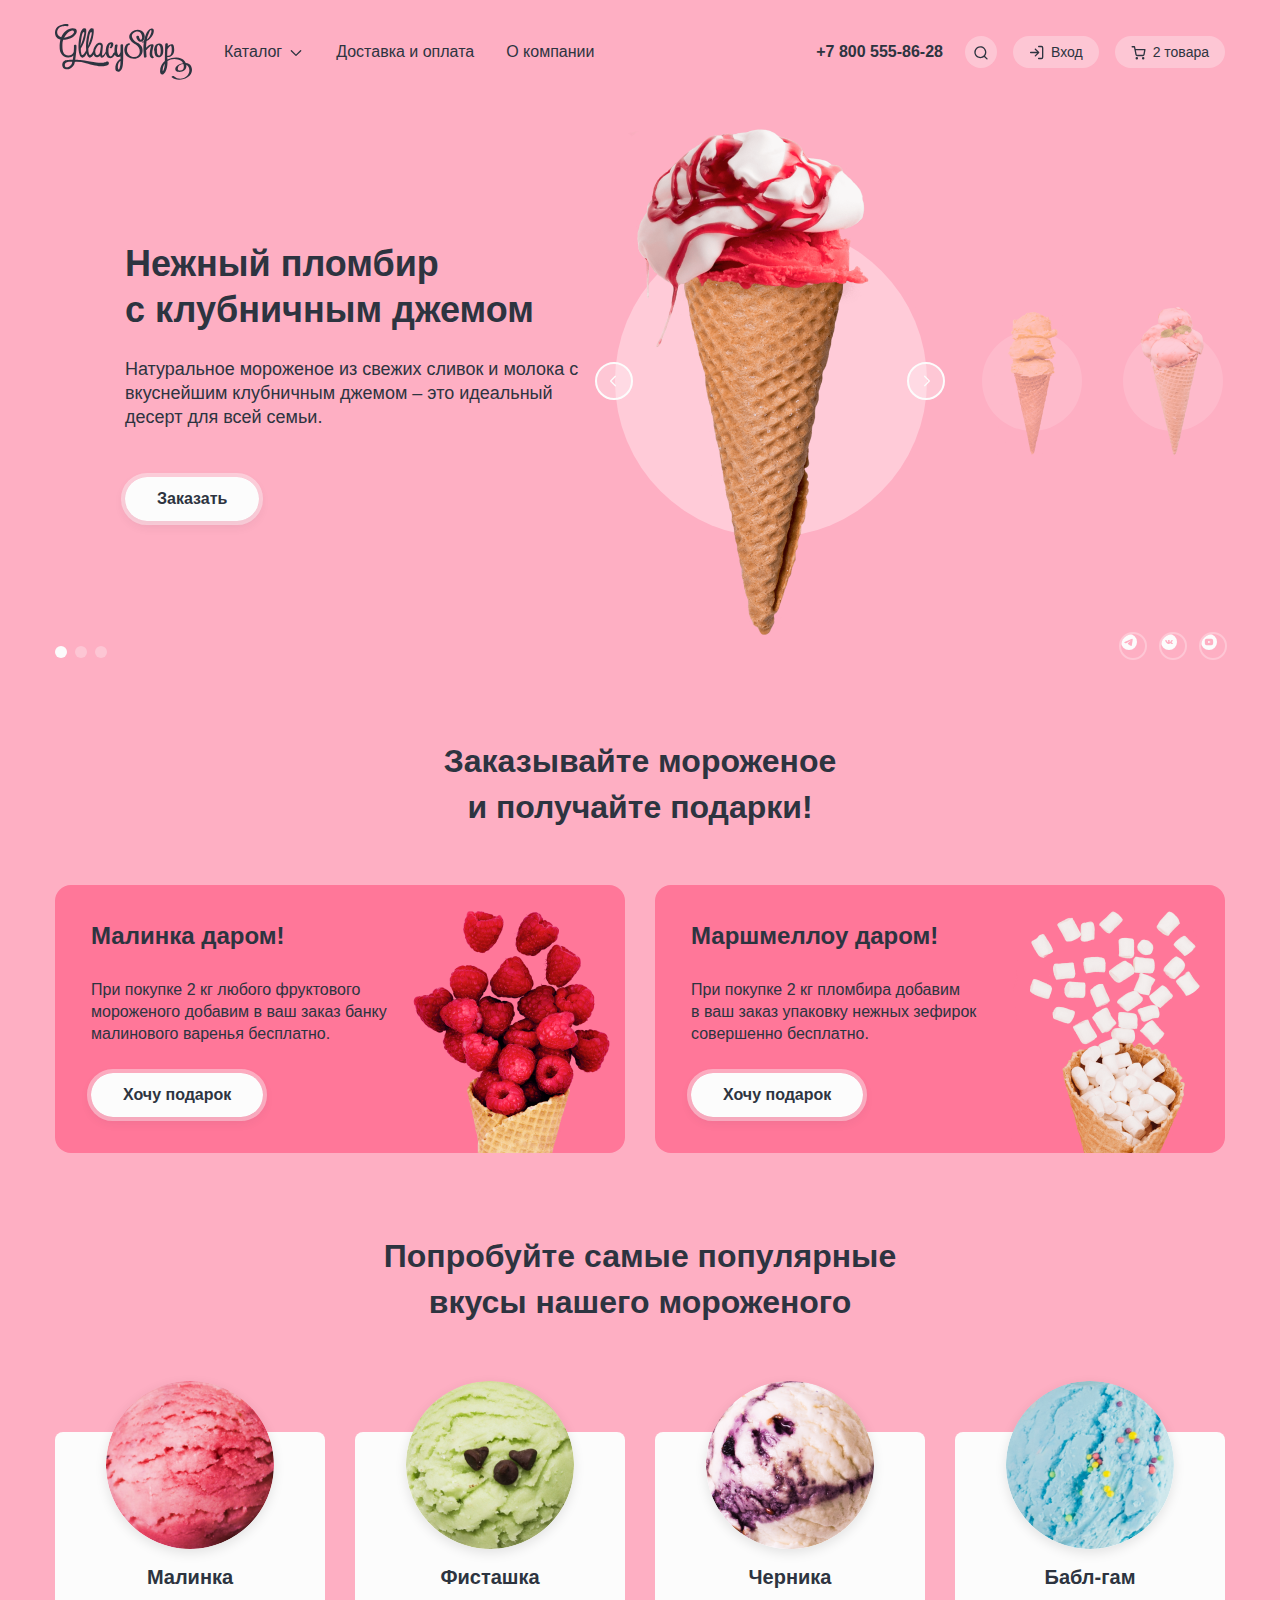
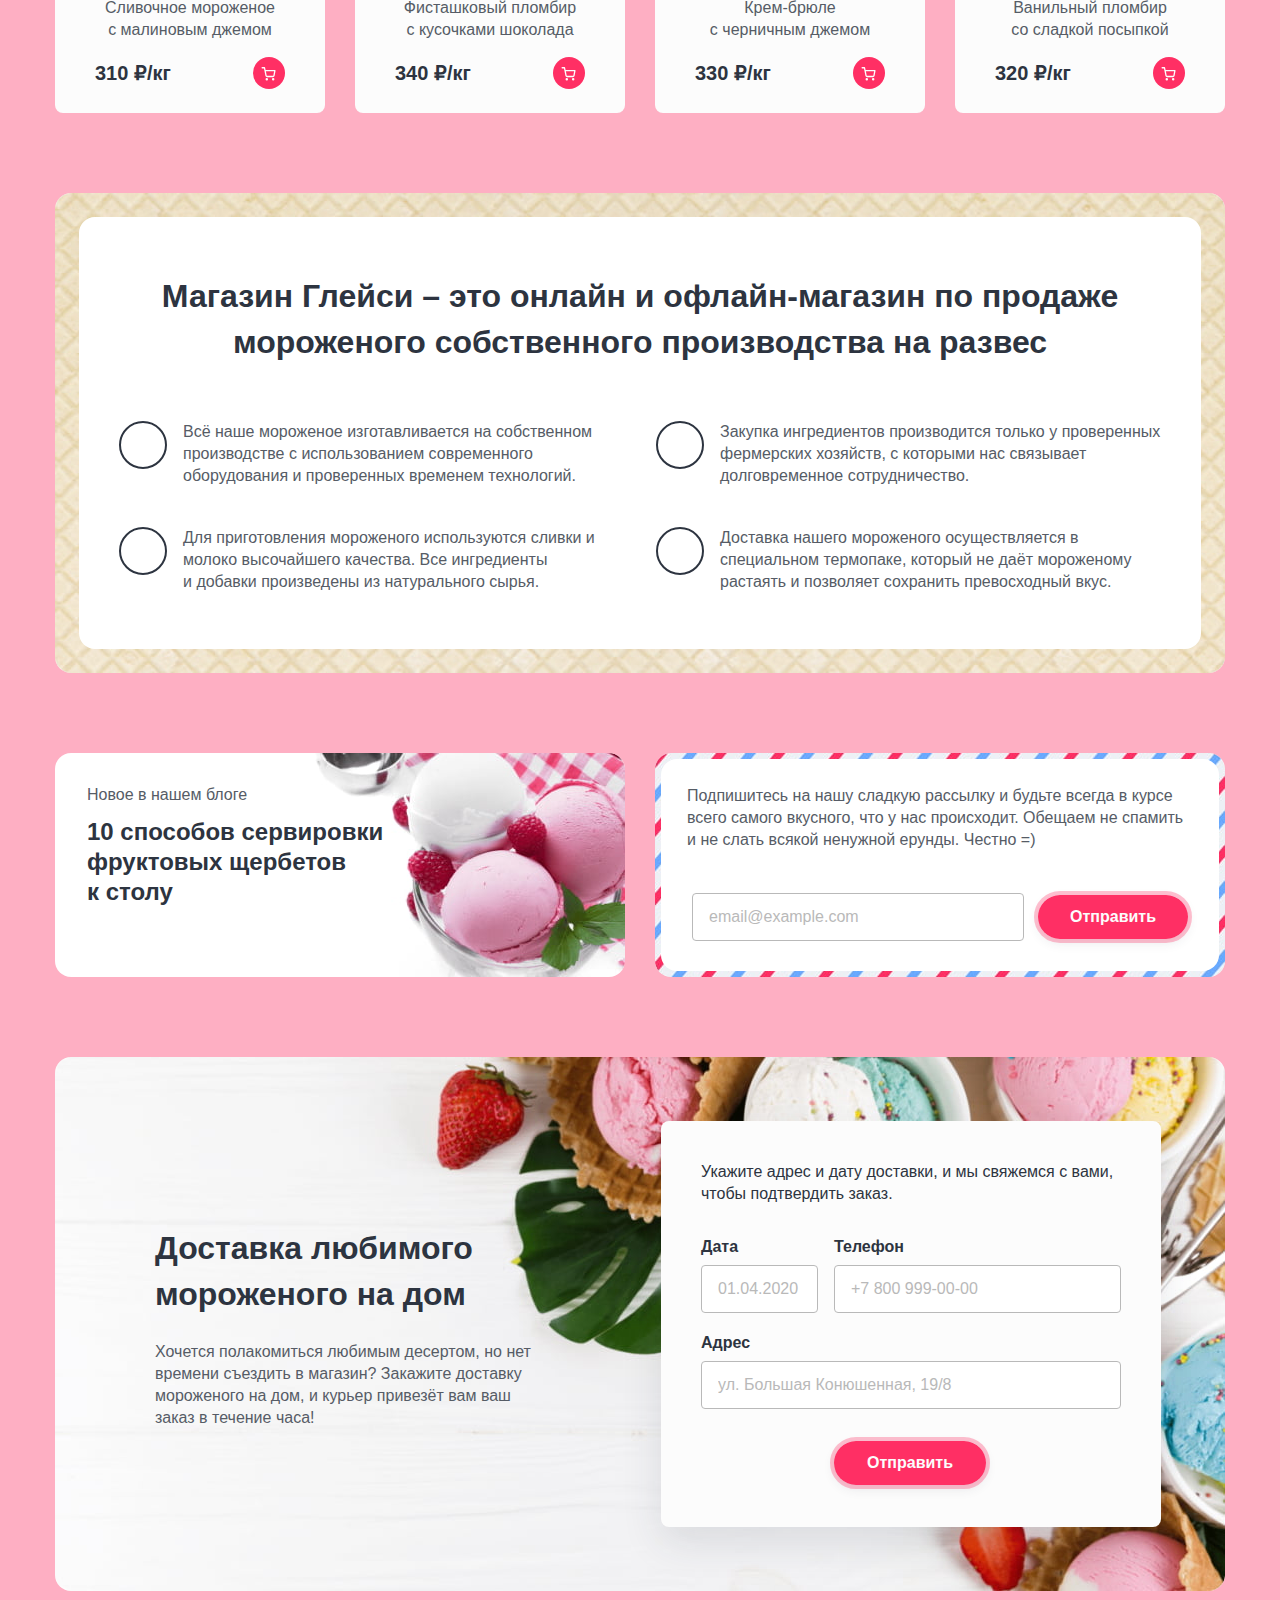
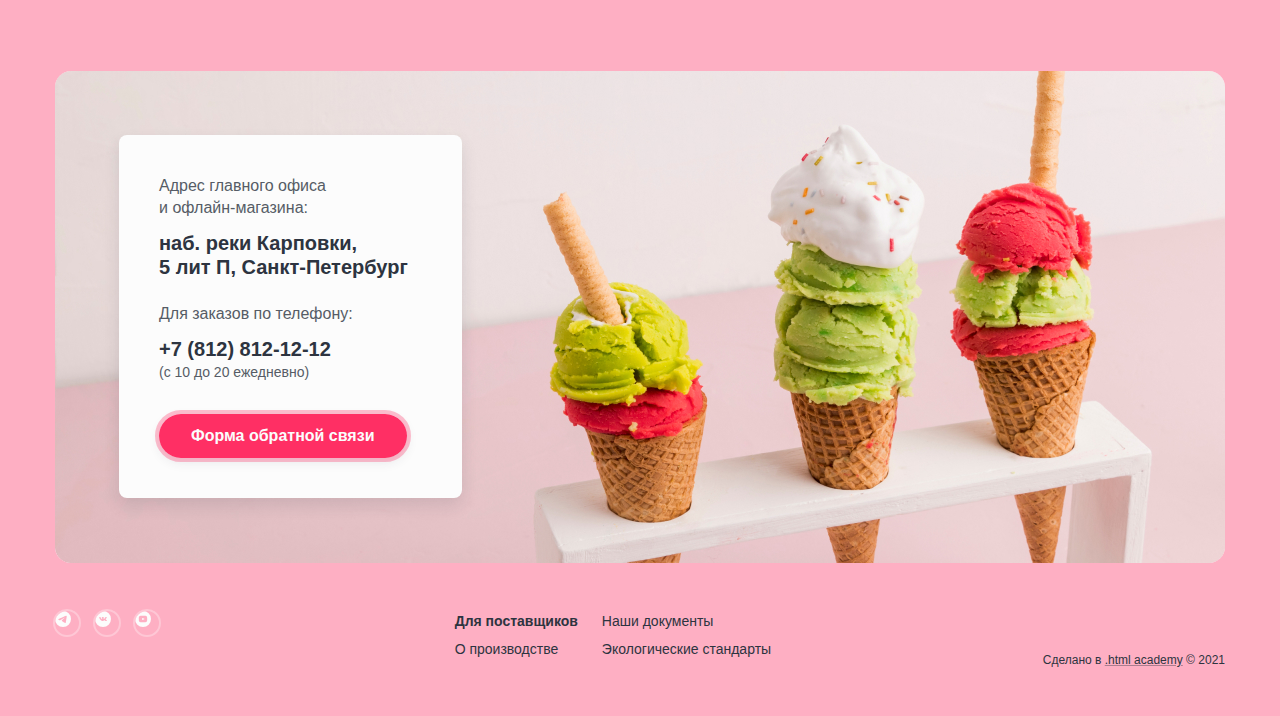
==== commit d2f145d7: "Верстка состояний из стайлгайда" ====
--- a/index.html
+++ b/index.html
@@ -17,8 +17,12 @@
               <img class="logo" src="images/logo.svg" width="137" height="56" alt="Логотип магазина Глейси">
             </a>
           </li>
-          <li class="navigation-item">
-            <a class="navigation-link" href="#">Каталог</a>
+          <li class="navigation-item navigation-catalog">
+            <a class="navigation-link" href="#">Каталог
+              <svg xmlns="http://www.w3.org/2000/svg" width="16" height="16" fill="none" viewBox="0 0 16 16">
+                <path fill="currentColor" fill-rule="evenodd" d="M7.135 2.865a.665.665 0 1 0-.94.94l4.201 4.201-4.201 4.202a.665.665 0 0 0 .94.94l4.669-4.669.003-.002c.26-.26.26-.681 0-.94L7.135 2.864Z" clip-rule="evenodd"/>
+              </svg>
+            </a>
             <ul class="submenu-list">
               <li class="submenu-item">
                 <a class="submenu-link submenu-link-new" href="catalog.html">Новинки</a>
@@ -87,66 +91,11 @@
       <section class="slider">
         <h2 class="visually-hidden">Лучшие предложения.</h2>
 
-        <!-- <div class="slider-wrapper">
-          <ol class="slider-list">
-            <li class="slider-item slider-item-current">
-              <h3 class="slider-title">Нежный пломбир с&nbsp;клубничным джемом</h3>
-              <p class="slider-description">Натуральное мороженое из свежих сливок и молока с вкуснейшим клубничным джемом – это&nbsp;идеальный десерт для всей семьи.</p>
-              <a class="slider-button button" href="#order">Заказать</a>
-            </li>
-            <li class="slider-item">
-              <h3 class="slider-title">Сливочное мороженое со вкусом банана</h3>
-              <p class="slider-description">Сливочное мороженое с ярким банановым вкусом подарит вам свежесть и наслаждение даже в самый жаркий летний день.</p>
-              <a class="slider-button-order button" href="#order">Заказать</a>
-            </li>
-            <li class="slider-item">
-              <h3 class="slider-title">Карамельный пломбир с маршмеллоу</h3>
-              <p class="slider-description">Необычный сладкий десерт с карамельным топпингом и кусочками зефира завоюет сердца сладкоежек всех возрастов.</p>
-              <a class="slider-button-order button" href="#order">Заказать</a>
-            </li>
-          </ol>
-
-          <div class="slider-image-container">
-            <div class="slider-button-wrapper">
-              <button class="slider-button slider-prev" type="button">
-                <svg xmlns="http://www.w3.org/2000/svg" width="16" height="16" fill="none" viewBox="0 0 16 16" aria-hidden="true">
-                  <path fill="#2D3440" fill-rule="evenodd" d="M7.135 2.865a.665.665 0 1 0-.94.94l4.201 4.201-4.201 4.202a.665.665 0 0 0 .94.94l4.669-4.669.003-.002c.26-.26.26-.681 0-.94L7.135 2.864Z" clip-rule="evenodd"/>
-                </svg>
-                <span class="visually-hidden">Предыдущий слайд.</span>
-              </button>
-              <button class="slider-button slider-next" type="button">
-                <svg xmlns="http://www.w3.org/2000/svg" width="16" height="16" fill="none" viewBox="0 0 16 16" aria-hidden="true">
-                  <path fill="#2D3440" fill-rule="evenodd" d="M7.135 2.865a.665.665 0 1 0-.94.94l4.201 4.201-4.201 4.202a.665.665 0 0 0 .94.94l4.669-4.669.003-.002c.26-.26.26-.681 0-.94L7.135 2.864Z" clip-rule="evenodd"/>
-                </svg>
-                <span class="visually-hidden">Следующий слайд.</span>
-              </button>
-            </div>
-
-            <ol class="slider-list">
-              <li class="slider-item slider-item-current">
-                <div class="slider-img-wrapper">
-                  <img class="slider-img" src="images/slider/slide-1.png" width="329" height="507" alt="Фото пломбира с клубничным джемом.">
-                </div>
-              </li>
-              <li class="slider-item">
-                <div class="slider-img-wrapper">
-                  <img class="slider-img" src="images/slider/slide-2.png" width="312" height="507" alt="Фото сливочного мороженого со вкусом банана.">
-                </div>
-              </li>
-              <li class="slider-item">
-                <div class="slider-img-wrapper">
-                  <img class="slider-img" src="images/slider/slide-3.png" width="350" height="507" alt="Фото карамельного пломбира с маршмеллоу.">
-                </div>
-              </li>
-            </ol>
-          </div>
-        </div> -->
-
         <ol class="slider-list">
           <li class="slider-item slider-item-current">
             <div class="slider-text-container">
               <h3 class="slider-title">Нежный пломбир с&nbsp;клубничным джемом</h3>
-              <p class="slider-description">Натуральное мороженое из свежих сливок и молока с вкуснейшим клубничным джемом – это&nbsp;идеальный десерт для всей семьи.</p>
+              <p class="slider-description">Натуральное мороженое из свежих сливок и&nbsp;молока с вкуснейшим клубничным джемом – это&nbsp;идеальный десерт для всей семьи.</p>
               <a class="slider-button-order button" href="#order">Заказать</a>
             </div>
             <div class="slider-image-container">
@@ -156,13 +105,13 @@
               <div class="slider-button-wrapper">
                 <button class="slider-button slider-prev" type="button">
                   <svg xmlns="http://www.w3.org/2000/svg" width="16" height="16" fill="none" viewBox="0 0 16 16" aria-hidden="true">
-                    <path fill="#2D3440" fill-rule="evenodd" d="M7.135 2.865a.665.665 0 1 0-.94.94l4.201 4.201-4.201 4.202a.665.665 0 0 0 .94.94l4.669-4.669.003-.002c.26-.26.26-.681 0-.94L7.135 2.864Z" clip-rule="evenodd"/>
+                    <path fill-rule="evenodd" d="M7.135 2.865a.665.665 0 1 0-.94.94l4.201 4.201-4.201 4.202a.665.665 0 0 0 .94.94l4.669-4.669.003-.002c.26-.26.26-.681 0-.94L7.135 2.864Z" clip-rule="evenodd"/>
                   </svg>
                   <span class="visually-hidden">Предыдущий слайд.</span>
                 </button>
                 <button class="slider-button slider-next" type="button">
                   <svg xmlns="http://www.w3.org/2000/svg" width="16" height="16" fill="none" viewBox="0 0 16 16" aria-hidden="true">
-                    <path fill="#2D3440" fill-rule="evenodd" d="M7.135 2.865a.665.665 0 1 0-.94.94l4.201 4.201-4.201 4.202a.665.665 0 0 0 .94.94l4.669-4.669.003-.002c.26-.26.26-.681 0-.94L7.135 2.864Z" clip-rule="evenodd"/>
+                    <path fill-rule="evenodd" d="M7.135 2.865a.665.665 0 1 0-.94.94l4.201 4.201-4.201 4.202a.665.665 0 0 0 .94.94l4.669-4.669.003-.002c.26-.26.26-.681 0-.94L7.135 2.864Z" clip-rule="evenodd"/>
                   </svg>
                   <span class="visually-hidden">Следующий слайд.</span>
                 </button>
@@ -177,6 +126,82 @@
               <li class="product-item">
                 <div class="product-image-wrapper">
                   <img class="product-image" src="images/slider/slide-3.png" width="66" height="150" alt="Фото карамельного пломбира с маршмеллоу.">
+                </div>
+              </li>
+            </ol>
+          </li>
+          <li class="slider-item">
+            <div class="slider-text-container">
+              <h3 class="slider-title">Сливочное мороженое со вкусом банана</h3>
+              <p class="slider-description">Сливочное мороженое с ярким банановым <br>вкусом подарит вам свежесть и наслаждение <br>даже в самый жаркий летний день.</p>
+              <a class="slider-button-order button" href="#order">Заказать</a>
+            </div>
+            <div class="slider-image-container">
+              <div class="slider-image-wrapper">
+                <img class="slider-image" src="images/slider/slide-2.png" width="312" height="507" alt="Фото сливочного мороженого со вкусом банана.">
+              </div>
+              <div class="slider-button-wrapper">
+                <button class="slider-button slider-prev" type="button">
+                  <svg xmlns="http://www.w3.org/2000/svg" width="16" height="16" fill="none" viewBox="0 0 16 16" aria-hidden="true">
+                    <path fill-rule="evenodd" d="M7.135 2.865a.665.665 0 1 0-.94.94l4.201 4.201-4.201 4.202a.665.665 0 0 0 .94.94l4.669-4.669.003-.002c.26-.26.26-.681 0-.94L7.135 2.864Z" clip-rule="evenodd"/>
+                  </svg>
+                  <span class="visually-hidden">Предыдущий слайд.</span>
+                </button>
+                <button class="slider-button slider-next" type="button">
+                  <svg xmlns="http://www.w3.org/2000/svg" width="16" height="16" fill="none" viewBox="0 0 16 16" aria-hidden="true">
+                    <path fill-rule="evenodd" d="M7.135 2.865a.665.665 0 1 0-.94.94l4.201 4.201-4.201 4.202a.665.665 0 0 0 .94.94l4.669-4.669.003-.002c.26-.26.26-.681 0-.94L7.135 2.864Z" clip-rule="evenodd"/>
+                  </svg>
+                  <span class="visually-hidden">Следующий слайд.</span>
+                </button>
+              </div>
+            </div>
+            <ol class="product-list">
+              <li class="product-item">
+                <div class="product-image-wrapper">
+                  <img class="product-image" src="images/slider/slide-3.png" width="66" height="150" alt="Фото карамельного пломбира с маршмеллоу.">
+                </div>
+              </li>
+              <li class="product-item">
+                <div class="product-image-wrapper">
+                  <img class="product-image" src="images/slider/slide-1.png" width="66" height="150" alt="Фото пломбира с клубничным джемом.">
+                </div>
+              </li>
+            </ol>
+          </li>
+          <li class="slider-item">
+            <div class="slider-text-container">
+              <h3 class="slider-title">Карамельный пломбир с&nbsp;маршмеллоу</h3>
+              <p class="slider-description">Необычный сладкий десерт с карамельным топпингом и кусочками зефира завоюет <br>сердца сладкоежек всех возрастов.</p>
+              <a class="slider-button-order button" href="#order">Заказать</a>
+            </div>
+            <div class="slider-image-container">
+              <div class="slider-image-wrapper">
+                <img class="slider-image" src="images/slider/slide-3.png" width="350" height="507" alt="Фото карамельного пломбира с маршмеллоу.">
+              </div>
+              <div class="slider-button-wrapper">
+                <button class="slider-button slider-prev" type="button">
+                  <svg xmlns="http://www.w3.org/2000/svg" width="16" height="16" fill="none" viewBox="0 0 16 16" aria-hidden="true">
+                    <path fill-rule="evenodd" d="M7.135 2.865a.665.665 0 1 0-.94.94l4.201 4.201-4.201 4.202a.665.665 0 0 0 .94.94l4.669-4.669.003-.002c.26-.26.26-.681 0-.94L7.135 2.864Z" clip-rule="evenodd"/>
+                  </svg>
+                  <span class="visually-hidden">Предыдущий слайд.</span>
+                </button>
+                <button class="slider-button slider-next" type="button">
+                  <svg xmlns="http://www.w3.org/2000/svg" width="16" height="16" fill="none" viewBox="0 0 16 16" aria-hidden="true">
+                    <path fill-rule="evenodd" d="M7.135 2.865a.665.665 0 1 0-.94.94l4.201 4.201-4.201 4.202a.665.665 0 0 0 .94.94l4.669-4.669.003-.002c.26-.26.26-.681 0-.94L7.135 2.864Z" clip-rule="evenodd"/>
+                  </svg>
+                  <span class="visually-hidden">Следующий слайд.</span>
+                </button>
+              </div>
+            </div>
+            <ol class="product-list">
+              <li class="product-item">
+                <div class="product-image-wrapper">
+                  <img class="product-image" src="images/slider/slide-1.png" width="66" height="150" alt="Фото пломбира с клубничным джемом.">
+                </div>
+              </li>
+              <li class="product-item">
+                <div class="product-image-wrapper">
+                  <img class="product-image" src="images/slider/slide-2.png" width="66" height="150" alt="Фото сливочного мороженого со вкусом банана.">
                 </div>
               </li>
             </ol>
@@ -202,7 +227,7 @@
             </li>
           </ol>
 
-          <ul class="social-list">
+          <ul class="social-list social-list-slider">
             <li class="social-item">
               <a class="social-link social-telegram" href="https://t.me/htmlacademy">
                 <span class="visually-hidden">Телеграм.</span>
@@ -249,13 +274,13 @@
                 <img class="product-img" src="images/catalog/product-1.png" width="168" height="168" alt="Фотография мороженого">
               </div>
               <h3 class="product-subtitle">Малинка</h3>
-              <p class="product-description">Сливочное мороженое с&nbsp;малиновым джемом</p>
-            </a>
+            </a>
+            <p class="product-description">Сливочное мороженое с&nbsp;малиновым джемом</p>
             <div class="product-price-wrapper">
               <span class="product-price">310 ₽/кг</span>
-              <button class="product-button" type="button">
+              <a class="product-button" href="#">
                 <span class="visually-hidden">Добавить в корзину.</span>
-              </button>
+              </a>
             </div>
           </li>
           <li class="product-card">
@@ -264,13 +289,13 @@
                 <img class="product-img" src="images/catalog/product-2.png" width="168" height="168" alt="Фотография мороженого">
               </div>
               <h3 class="product-subtitle">Фисташка</h3>
-              <p class="product-description">Фисташковый пломбир с&nbsp;кусочками шоколада</p>
-            </a>
+            </a>
+            <p class="product-description">Фисташковый пломбир с&nbsp;кусочками шоколада</p>
             <div class="product-price-wrapper">
               <span class="product-price">340 ₽/кг</span>
-              <button class="product-button" type="button">
+              <a class="product-button" href="#">
                 <span class="visually-hidden">Добавить в корзину.</span>
-              </button>
+              </a>
             </div>
           </li>
           <li class="product-card">
@@ -279,13 +304,13 @@
                 <img class="product-img" src="images/catalog/product-3.png" width="168" height="168" alt="Фотография мороженого">
               </div>
               <h3 class="product-subtitle">Черника</h3>
-              <p class="product-description">Крем-брюле с&nbsp;черничным джемом</p>
-            </a>
+            </a>
+            <p class="product-description">Крем-брюле с&nbsp;черничным джемом</p>
             <div class="product-price-wrapper">
               <span class="product-price">330 ₽/кг</span>
-              <button class="product-button" type="button">
+              <a class="product-button" href="#">
                 <span class="visually-hidden">Добавить в корзину.</span>
-              </button>
+              </a>
             </div>
           </li>
           <li class="product-card">
@@ -294,13 +319,13 @@
                 <img class="product-img" src="images/catalog/product-4.png" width="168" height="168" alt="Фотография мороженого">
               </div>
               <h3 class="product-subtitle">Бабл-гам</h3>
-              <p class="product-description">Ванильный пломбир со&nbsp;сладкой посыпкой</p>
-            </a>
+            </a>
+            <p class="product-description">Ванильный пломбир со&nbsp;сладкой посыпкой</p>
             <div class="product-price-wrapper">
               <span class="product-price">320 ₽/кг</span>
-              <button class="product-button" type="button">
+              <a class="product-button" href="#">
                 <span class="visually-hidden">Добавить в корзину.</span>
-              </button>
+              </a>
             </div>
           </li>
         </ul>
@@ -353,8 +378,8 @@
               <div class="delivery-form-label">
                 <label class="delivery-form-label" for="date">Дата</label>
                 <span class="tooltip">
-                  <button class="tooltip-toggle" type="button"></button>
-                  <!-- <span class="tooltip-text" role="tooltip"></span> -->
+                  <button class="tooltip-toggle" type="button" aria-labelledby="tooltip-date"></button>
+                  <span class="tooltip-text" role="tooltip" id="tooltip-date">Введите желаемую дату доставки, и мы свяжемся с вами, чтобы уточнить время.</span>
                 </span>
               </div>
               <input class="delivery-form-field" type="text" id="date" name="date" placeholder="01.04.2020">
@@ -367,8 +392,8 @@
               <div class="delivery-form-label">
                 <label class="delivery-form-label" for="address">Адрес</label>
                 <span class="tooltip">
-                  <button class="tooltip-toggle" type="button"></button>
-                  <!-- <span class="tooltip-text" role="tooltip"></span> -->
+                  <button class="tooltip-toggle" type="button" aria-labelledby="tooltip-address"></button>
+                  <span class="tooltip-text" role="tooltip" id="tooltip-address">Введите название улицы, дома и квартиры</span>
                 </span>
               </div>
               <input class="delivery-form-field" type="text" id="address" name="address" placeholder="ул. Большая Конюшенная, 19/8">
--- a/styles/styles.css
+++ b/styles/styles.css
@@ -45,6 +45,14 @@
   font-weight: 400;
   color: #2d3440;
   background-color: #feafc3;
+}
+
+.second-background {
+  background-color: #fcc850;
+}
+
+.third-background {
+  background-color: #69a9ff;
 }
 
 .visually-hidden {
@@ -89,18 +97,55 @@
   font-weight: 700;
   line-height: 20px;
   text-decoration: none;
-  background-color: #fcfcfc;
+  background-color: rgba(252, 252, 252, 1);
   color: inherit;
   cursor: pointer;
   border-radius: 26px;
   border: none;
-  outline: 4px solid rgba(252, 252, 252, 0.40);
+  outline: 4px solid rgba(252, 252, 252, 0.4);
   box-shadow: 0 4px 12px 0 rgba(45, 52, 64, 0.10);
 }
+
+.button:hover {
+  outline-color: rgba(252, 252, 252, 1);
+  background-color: rgba(252, 252, 252, 0.4);
+  box-shadow: 0 4px 15px 0 rgba(133, 133, 133, 0.15);
+}
+
+.button:focus {
+  outline: 2px solid #2D3440;
+  background-color: rgba(252, 252, 252, 0.5);
+  }
+
+.button:active {
+  outline: 2px solid #2D3440;
+  background-color: rgba(252, 252, 252, 1);
+  }
 
 .button-dark {
   outline: 4px solid rgba(255, 47, 100, 0.30);
-  background-color:#ff2f64;
+  background-color: #ff2f64;
+  color: #fcfcfc;
+}
+
+.button-dark:hover {
+  outline-color: #ff2f64;
+  background-color: #fcfcfc;
+  color: #2d3440;
+}
+
+.button-dark:focus {
+  outline: 2px solid #2D3440;
+  background-color: #ff2f64;
+  }
+
+.button-dark:active {
+  outline: 2px solid #2D3440;
+  background-color: #feafc3;
+  color: #fcfcfc;
+}
+
+.button-dark:focus:hover {
   color: #fcfcfc;
 }
 
@@ -114,31 +159,132 @@
 .navigation {
   display: flex;
   justify-content: space-between;
+  align-items: center;
 }
 
 .navigation-list {
   display: flex;
+  align-items: center;
   list-style-type: none;
   padding: 0;
   margin: 0;
 }
 
 .navigation-link {
+  display: flex;
+  align-items: center;
   color: #2d3440;
   line-height: 20px;
   text-decoration: none;
   padding: 8px 16px;
   cursor: pointer;
+  column-gap: 6px;
+  transition: background-color 0.3s;
+  border-radius: 30px;
+}
+
+.navigation-link:hover {
+  background-color: rgba(252, 252, 252, 0.5);
+}
+
+.navigation-link:focus,
+.navigation-link:focus-visible {
+  outline: 2px solid #2d3440;
+  background-color: rgba(252, 252, 252, 0.5);
+}
+
+.navigation-link:active {
+  background-color: rgba(252, 252, 252, 1);
+  outline: none;
+}
+
+.navigation-logo {
+  max-width: 137px;
+  display: flex;
+  margin-right: 16px;
+}
+
+.navigation-logo:hover {
+  opacity: 0.6;
+}
+
+.navigation-logo:active {
+  opacity: 0.3;
+}
+
+.logo {
+  width: 100%;
+  height: auto;
+}
+
+.navigation-catalog {
+  position: relative;
+}
+
+.navigation-catalog svg {
+  transform: rotate(90deg);
+}
+
+.navigation-catalog:focus-within .navigation-link {
+  color: #fcfcfc;
+  background-color: #ff4a78;
+  border-radius: 30px;
+}
+
+.navigation-catalog:focus-within .navigation-link:hover {
+  opacity: 0.6;
+}
+
+.navigation-catalog:focus-within .navigation-link:active {
+  opacity: 0.3;
+}
+
+.navigation-catalog:focus-within .navigation-link svg {
+  transform: rotate(270deg);
+}
+
+.navigation-catalog:focus-within .submenu-list,
+.navigation-catalog:active .submenu-list
+{
+  display: block;
 }
 
 .submenu-list {
-  max-width: 138px;
-  margin: 0;
+  display: none;
+  position: absolute;
+  min-width: 138px;
+  margin: 0;
+  margin-top: 8px;
   padding: 8px 0;
   list-style-type: none;
   background-color: #fcfcfc;
   border-radius: 4px;
   box-shadow: 0 8px 16px 0 rgba(45, 52, 64, 0.12);
+  z-index: 2;
+}
+
+.submenu-list::before {
+  content: "";
+  position: absolute;
+  display: block;
+  width: 100%;
+  height: 10px;
+  top: -10px;
+  background-color: transparent;
+}
+
+.submenu-item {
+  position: relative;
+}
+
+.submenu-item:first-child::after {
+  content: "";
+  position: absolute;
+  left: 16px;
+  bottom: -4px;
+  width: 103px;
+  height: 1px;
+  background-color: #b9b9b9;
 }
 
 .submenu-link {
@@ -150,13 +296,54 @@
   padding: 6px 16px;
 }
 
+.submenu-link:hover {
+  background-color: #ffcbd8;
+}
+
+.submenu-link:focus {
+  background-color: #ff4a78;
+  color: #fcfcfc;
+}
+
+.submenu-link:active {
+  background-color: #ff7799;
+  outline: none;
+  color: #2d3440;
+}
+
 .submenu-link-new {
   font-weight: 700;
   padding: 8px 16px;
-}
-
-.navigation-phone {
+  margin-bottom: 8px;
+}
+
+.user-navigation {
+  gap: 16px;
+}
+
+.user-navigation .navigation-link {
+  padding: 6px 16px;
+  font-size: 14px;
+}
+
+.user-navigation .navigation-phone {
   font-weight: 700;
+  font-size: 16px;
+  padding: 6px;
+}
+
+.user-navigation .user-search {
+  border-radius: 50%;
+  padding: 8px;
+  width: 32px;
+  height: 32px;
+}
+
+.user-search,
+.user-login,
+.user-cart {
+  border-radius: 30px;
+  background-color: rgba(252, 252, 252, 0.30);
 }
 
 /* Main */
@@ -174,6 +361,7 @@
 .slider-list {
   margin: 0;
   padding: 0;
+  padding-left: 70px;
   list-style-type: none;
 }
 
@@ -187,21 +375,45 @@
   align-items: center;
 }
 
+/* .slider-text-container {
+  margin-top: 30px;
+} */
+
 .slider-image-container {
+  display: flex;
+  align-items: center;
+  justify-content: center;
   position: relative;
+  min-width: 350px;
+  max-width: 367px;
+  height: 554px;
+  /* padding: 21px 20px 26px;
+  margin-left: -8px; */
 }
 
 .slider-image-wrapper {
   display: flex;
   justify-content: center;
   align-items: center;
-  min-width: 352px;
-  padding: 20px;
+}
+
+.slider-image-wrapper::before {
+  content: "";
+  position: absolute;
+  top: 50%;
+  right: 18px;
+  transform: translateY(-50%);
+  width: 312px;
+  height: 312px;
+  background-color: #ffcbd8;
+  border-radius: 50%;
+  z-index: -1;
 }
 
 .slider-image {
-  width: 100%;
-  height: auto;
+  width: auto;
+  height: 100%;
+  object-fit: contain;
 }
 
 .slider-button-wrapper {
@@ -211,6 +423,26 @@
   transform: translateY(-50%);
   width: 100%;
   justify-content: space-between;
+}
+
+.slider-button {
+  display: flex;
+  align-items: center;
+  justify-content: center;
+  width: 38px;
+  height: 38px;
+  border: 2px solid #fcfcfc;
+  border-radius: 26px;
+  background-color: rgba(255, 255, 255, 0.3);
+  cursor: pointer;
+}
+
+.slider-button svg {
+  fill: #fcfcfc;
+}
+
+.slider-prev {
+  transform: rotate(180deg);
 }
 
 .slider-title {
@@ -259,11 +491,72 @@
   align-items: center;
   width: 66px;
   height: 150px;
+  position: relative;
+}
+
+.product-image-wrapper::before {
+  content: "";
+  position: absolute;
+  top: 50%;
+  transform: translateY(-50%);
+  width: 100px;
+  height: 100px;
+  background-color: #ffcbd8;
+  border-radius: 50%;
+  z-index: -1;
 }
 
 .product-image {
   width: auto;
   height: 100%;
+}
+
+.slider-bottom {
+  display: flex;
+  flex-wrap: wrap;
+  align-items: center;
+  justify-content: space-between;
+  min-height: 26px;
+  margin-top: -26px;
+  position: relative;
+}
+
+.slider-control {
+  display: flex;
+  flex-wrap: wrap;
+  position: absolute;
+  margin: 0;
+  padding: 0;
+  bottom: 0;
+  left: 0;
+  gap: 8px;
+  list-style-type: none;
+}
+
+.slider-control-item {
+  display: flex;
+  flex-wrap: wrap;
+  justify-content: center;
+  align-items: center;
+}
+
+.slider-control-button {
+  width: 12px;
+  height: 12px;
+  border: none;
+  border-radius: 50%;
+  background-color: rgba(252, 252, 252, 0.3);
+  cursor: pointer;
+}
+
+.slider-control-button-current {
+  background-color: rgba(252, 252, 252, 1);
+}
+
+.social-list-slider {
+  position: absolute;
+  bottom: 0;
+  right: 0;
 }
 
 /* Present */
@@ -368,6 +661,37 @@
 .about-item {
   padding-left: 64px;
   color: #565c66;
+  position: relative;
+}
+
+.about-item::before {
+  content: "";
+  position: absolute;
+  top: 0;
+  left: 0;
+  width: 48px;
+  height: 48px;
+  border: 2px solid #2d3440;
+  border-radius: 50%;
+  background-repeat: no-repeat;
+  background-position: center;
+  background-size: 32px;
+}
+
+.about-item:first-child::before {
+  background-image: url(../images/icons/about-icecream.svg);
+}
+
+.about-item:nth-child(2)::before {
+  background-image: url(../images/icons/about-cow.svg);
+}
+
+.about-item:nth-child(3)::before {
+  background-image: url(../images/icons/about-leaf.svg);
+}
+
+.about-item:last-child::before {
+  background-image: url(../images/icons/about-thermometer.svg);
 }
 
 /* Blog */ /* Subscribe */
@@ -387,7 +711,7 @@
   min-height: 224px;
   background-image: url("../images/background-blog.jpg");
   background-repeat: no-repeat;
-  background-position: center;
+  background-position: center right;
   background-size: contain;
 }
 
@@ -424,6 +748,14 @@
   border-radius: 16px;
   background-color: #ffffff;
   height: 100%;
+}
+
+.subscribe-form {
+  display: grid;
+  grid-template-columns: 332px auto;
+  gap: 14px;
+  align-items: center;
+  justify-content: center;
 }
 
 .subscribe-description {
@@ -440,7 +772,44 @@
   min-height: 48px;
   border-radius: 4px;
   border: 1px solid #b9b9b9;
-}
+  color: #2d3440;
+}
+
+.subscribe-email:hover,
+.delivery-form-field:hover {
+  border-color: #2d3440;
+}
+
+.subscribe-email:focus,
+.subscribe-email:focus-visible,
+.delivery-form-field:focus,
+.delivery-form-field:focus-visible {
+  border-color: transparent;
+  outline: 2px solid #2d3440;
+}
+
+.subscribe-email:focus:invalid,
+.delivery-form-field:focus:invalid {
+  border-color: #ea5454;
+  outline: none;
+}
+
+.subscribe-email:hover:invalid,
+.delivery-form-field:hover:invalid {
+  border-color: transparent;
+  outline: 2px solid #ea5454;
+}
+
+.subscribe-email:disabled,
+.subscribe-email:disabled:hover,
+.delivery-form-field:disabled,
+.delivery-form-field:disabled:hover {
+  border: 1px solid #b9b9b9;
+  background-color: #e7e7e7;
+  color: #2d3440;
+  cursor: default;
+}
+
 
 .subscribe-email::placeholder {
   color: #b9b9b9;
@@ -518,6 +887,71 @@
 .delivery-form-label {
   font-weight: 700;
   line-height: 20px;
+  margin-right: 4px;
+}
+
+.tooltip {
+  position: absolute;
+  width: 14px;
+  height: 14px;
+  margin-top: 2px;
+}
+
+.tooltip-toggle {
+  border: none;
+  padding: 0;
+  margin: 0;
+  display: block;
+  background-color: transparent;
+  border-radius: 50%;
+  width: 100%;
+  height: 100%;
+  background-image: url(../images/icons/tooltip.svg);
+  background-repeat: no-repeat;
+  background-position: center;
+  cursor: pointer;
+}
+
+.tooltip-text {
+  display: none;
+  width: 170px;
+  min-height: 50px;
+  position: absolute;
+  padding: 10px 8px;
+  top: -10px;
+  left: 22px;
+  color:#565c66;
+  font-size: 12px;
+  line-height: 16px;
+  font-weight: 400;
+  background-color: #fcfcfc;
+  border: 1px solid #b9b9b9;
+  border-radius: 2px;
+  filter: drop-shadow(0 4px 8px rgba(194, 194, 194, 0.20));
+  z-index: 2;
+}
+
+.tooltip-text::before,
+.tooltip-text::after{
+  content: "";
+  position: absolute;
+  display: block;
+  width: 14px;
+  height: 14px;
+  right: 100%;
+  top: 10px;
+  border: 7px solid transparent;
+  border-right: 7px solid #b9b9b9;
+}
+
+.tooltip-text::after {
+  border-right: 7px solid #fcfcfc;
+  right: calc(100% - 1px);
+}
+
+.tooltip-toggle:hover + .tooltip-text,
+.tooltip-toggle:focus + .tooltip-text {
+  display: block;
 }
 
 .delivery-form-field {
@@ -598,15 +1032,49 @@
 .footer {
   display: flex;
   padding: 48px 0;
-  align-items: center;
+  justify-content: space-between;
 }
 
 .social-list {
   margin: 0;
-  margin-left: 387px;
   padding: 0;
   list-style-type: none;
   display: flex;
+  flex-wrap: wrap;
+  gap: 16px;
+  max-width: 200px;
+}
+
+.social-item {
+  display: flex;
+  width: 24px;
+  height: 24px;
+}
+
+.social-link {
+  display: block;
+  width: 100%;
+  height: 100%;
+  background-color: transparent;
+  border: none;
+  outline: 2px solid rgba(255, 255, 255, 0.3);
+  cursor: pointer;
+  background-position: center;
+  background-repeat: no-repeat;
+  background-size: contain;
+  border-radius: 50%;
+}
+
+.social-telegram {
+  background-image: url("../images/icons/social-telegram.svg");
+}
+
+.social-vk {
+  background-image: url("../images/icons/social-vk.svg");
+}
+
+.social-youtube {
+  background-image: url("../images/icons/social-youtube.svg");
 }
 
 .footer-navigation-list {
@@ -615,10 +1083,22 @@
   list-style-type: none;
   display: grid;
   grid-template-columns: repeat(2, auto);
+  grid-template-rows: repeat(2, min-content);
   gap: 8px 24px;
+  align-items: center;
+}
+
+.footer-navigation-item {
+  align-items: center;
+  display: flex;
+}
+
+.footer-navigation-item:nth-child(odd):not(:first-child) {
+  margin-left: 24px;
 }
 
 .footer-navigation-link {
+  display: flex;
   color:#2d3440;
   font-size: 14px;
   line-height: 20px;
@@ -627,13 +1107,22 @@
 
 .link-provider {
   font-weight: 700;
-}
-
-.developer-wrapper {
-  margin-left: auto;
+  padding-left: 24px;
+  background-image: url("../images/icons/footer-heart.svg");
+  background-repeat: no-repeat;
+  background-position: center left;
+}
+
+.developer-logo {
+  display: flex;
+  width: 93px;
+  height: 27px;
+  margin-bottom: 14px;
+  background-image: url("../images/logo-htmlacademy.svg");
 }
 
 .developer-text {
+  margin: 0;
   font-size: 12px;
   line-height: 16px;
 }
@@ -649,6 +1138,7 @@
 
 .catalog-header {
   margin-bottom: 40px;
+  margin-top: 32px;
 }
 
 .breadcrumbs {
@@ -665,9 +1155,31 @@
   line-height: 20px;
 }
 
+.breadcrumbs-item {
+  position: relative;
+}
+
+.breadcrumbs-item:not(:last-child)::after {
+  content: "";
+  position: absolute;
+  top: 5px;
+  right: -22px;
+  background-image: url(../images/icons/breadcrumbs-arrow.svg);
+  background-repeat: no-repeat;
+  background-size: auto;
+  background-position: center;
+  height: 12px;
+  width: 12px;
+}
+
 .breadcrumbs-link {
   color: inherit;
   text-decoration: none;
+  border-bottom: 1px solid transparent;
+}
+
+.breadcrumbs-link-current {
+  border-bottom: 1px solid #2d3440;
 }
 
 .catalog-title {
@@ -678,7 +1190,16 @@
 /* Catalog-filter */
 
 .catalog-filter {
-  margin-bottom: 52px;
+  margin-bottom: 44px;
+}
+
+.catalog-filter-form {
+  display: flex;
+  flex-wrap: wrap;
+  max-width: 823px;
+  gap: 16px;
+
+  justify-content: space-between;
 }
 
 .catalog-filter-group {
@@ -686,39 +1207,258 @@
   padding: 0;
   font-size: 14px;
   line-height: 20px;
+  border: none;
+}
+
+.catalog-filter-name {
+  margin-left: 16px;
+  margin-bottom: 8px;
+}
+
+.select-wrapper {
+  position: relative;
+  display: flex;
+}
+
+.select-wrapper::before {
+  content: "";
+  position: absolute;
+  width: 16px;
+  height: 16px;
+  background-image: url("../images/icons/arrow.svg");
+  background-repeat: no-repeat;
+  background-position: center;
+  top: 50%;
+  transform: rotate(90deg) translateX(-50%);
+  right: 13px;
 }
 
 .sorting-control {
   max-width: 196px;
   height: 36px;
   padding: 8px 35px 8px 16px;
-  background-color: rgba(252, 252, 252, 0.30);
+  background-color: rgba(252, 252, 252, 0.3);
   font-family: inherit;
   border-radius: 20px;
   border: none;
   color: inherit;
   font-size: 14px;
   line-height: 20px;
-}
-
-.catalog-filter-list {
-  margin: 0;
-  padding: 0;
-  list-style-type: none;
-  display: flex;
+  position: relative;
+  -webkit-appearance: none;
+    -moz-appearance: none;
+      appearance: none;
+  cursor: pointer;
+}
+
+.sorting-control:hover {
+  background-color: rgba(252, 252, 252, 0.5);
+}
+
+.sorting-control:focus,
+.sorting-control:focus-visible {
+  background-color: rgba(252, 252, 252, 0.4);
+  outline: 2px solid #fcfcfc;
+}
+
+.range {
+  width: 196px;
+  min-height: 36px;
   background-color: rgba(252, 252, 252, 0.30);
   border-radius: 20px;
+  padding: 10px 16px
+}
+
+.range-scale {
+  position: relative;
+  height: 2px;
+  margin-top: 8px;
+  background-color: rgba(86, 92, 102, 0.3);
+}
+
+.range-bar {
+  position: absolute;
+  height: 2px;
+  background-color: rgba(86, 92, 102, 1);
+}
+
+.range-toggle {
+  position: absolute;
+  width: 16px;
+  height: 16px;
+  background-color: #fcfcfc;
+  border: 6px solid #2d3440;
+  border-radius: 50%;
+  cursor: pointer;
+  padding: 0;
+  transition: border-color 0.3s, background-color 0.3s;
+}
+
+.range-toggle:hover {
+  border-color: #fcfcfc;
+  background-color: #2d3440;
+}
+
+.range-toggle:focus,
+.range-toggle:focus-visible {
+  border-color: #fcfcfc;
+  background-color: #2d3440;
+  outline: 2px solid #2d3440;
+}
+
+.range-toggle:active {
+  border-color: #2d3440;
+  background-color: #2d3440;
+}
+
+.toggle-min {
+  top: -7px;
+  left: -16px;
+}
+
+.toggle-max {
+  top: -7px;
+  right: -16px;
+}
+
+.catalog-filter-list {
+  margin: 0;
+  padding: 8px 24px 8px 12px;
+  list-style-type: none;
+  display: flex;
+  flex-wrap: wrap;
+  row-gap: 12px;
+  background-color: rgba(252, 252, 252, 0.30);
+  border-radius: 20px;
+}
+
+.fillers .catalog-filter-list {
+  padding: 10px 24px 10px 10px;
+}
+
+.control {
+  padding-left: 40px;
+  position: relative;
+  display: block;
+  cursor: pointer;
+}
+
+.control-mark {
+  position: absolute;
+  top: 50%;
+  transform: translateY(-50%);
+  left: 15px;
+  width: 16px;
+  height: 16px;
+  background-color: transparent;
+}
+
+.control-input + .control-mark {
+  border: 2px solid #2d3440;
+  transition: color 0.3s, border-color 0.3s;
+}
+
+.control-input:hover + .control-mark {
+  border-color: #fcfcfc;
+  color: #fcfcfc;
+}
+
+.control-input:focus + .control-mark,
+.control-input:focus-visible + .control-mark {
+  outline: 2px solid #fcfcfc;
+}
+
+.control-input:focus:hover + .control-mark,
+.control-input:focus-visible:hover + .control-mark {
+  outline: none;
+}
+
+.control-input:disabled + .control-mark,
+.control-input:disabled:hover + .control-mark {
+  opacity: 0.4;
+  border-color: #2d3440;
+  color: #2d3440;
+  cursor: default;
+}
+
+.control-input:disabled ~ .control-label {
+  cursor: default;
+}
+
+.control-input[type="radio"] + .control-mark {
+  border-radius: 50%;
+}
+
+.control-input[type="radio"]:checked + .control-mark::before {
+  content: "";
+  position: absolute;
+  width: 6px;
+  height: 6px;
+  background-color: #2d3440;
+  border-radius: 50%;
+  top: 50%;
+  left: 50%;
+  transform: translateX(-50%) translateY(-50%);transition: background-color 0.3s;
+}
+
+.control-input[type="radio"]:hover:checked + .control-mark::before {
+  background-color: #fcfcfc;
+}
+
+.control-input[type="radio"]:disabled:hover:checked + .control-mark::before {
+  background-color: #2d3440;
+}
+
+.control-input[type="checkbox"] + .control-mark {
+  border-radius: 2px;
+}
+
+.control-input[type="checkbox"]:checked + .control-mark {
+  border: none
+}
+
+.control-input[type="checkbox"] + .control-mark svg {
+  display: none;
+}
+
+.control-input[type="checkbox"]:checked + .control-mark svg {
+  display: flex;
 }
 
 .catalog-filter-button {
   background-color: rgba(252, 252, 252, 0.30);
   padding: 6px 30px;
-  border: 2px solid #fcfcfc;
+
+  outline: 2px solid rgba(252, 252, 252, 1);
+
+  min-width: 185px;
+  align-self: end;
+  font-size: 14px;
+
+  margin-right: 14px;
+}
+
+.catalog-filter-button:hover {
+  background-color: rgba(252, 252, 252, 1);
+  outline: 2px solid rgba(252, 252, 252, 0.30);
+}
+
+.catalog-filter-button:focus {
+  background-color: rgba(252, 252, 252, 0.3);
+  outline: 2px solid #2D3440;
+}
+
+.catalog-filter-button:active {
+  background-color: rgba(252, 252, 252, 0.5);
   outline: none;
-  min-width: 185px;
 }
 
 /* Products */
+
+.products {
+  padding-bottom: 38px;
+  border-bottom: 2px solid rgba(252, 252, 252, 0.3);
+}
 
 .products-list {
   margin: 0;
@@ -729,16 +1469,27 @@
 
 .product {
   display: grid;
-  grid-template-columns: repeat(4, 270px);
+  grid-template-columns: repeat(4, 1fr);
   gap: 40px 30px;
 }
 
 .product-card {
-  min-height: 270px;
-  margin-top: 50px;
-  padding: 0 40px 28px;
+  min-height: 332px;
+  padding: 0 40px 24px;
+  border-radius: 8px;
+  position: relative;
+}
+
+.product-card::before {
+  content: "";
+  position: absolute;
   background-color: #fcfcfc;
+  min-height: 281px;
+  width: 100%;
   border-radius: 8px;
+  bottom: 0;
+  left: 0;
+  z-index: -1;
 }
 
 .product-link {
@@ -750,13 +1501,15 @@
 .product-img-wrapper {
   display: flex;
   max-width: 168px;
-  margin: -50px auto 16px;
+  margin: 0 auto 16px;
 }
 
 .product-img {
   width: 100%;
   height: auto;
   object-fit: cover;
+  box-shadow: rgba(0, 0, 0, 0.1) 0 4px 12px 0;
+  border-radius: 50%;
 }
 
 .product-subtitle {
@@ -773,6 +1526,7 @@
   margin: 0;
   margin-bottom: 16px;
   color: #565c66;
+  text-align: center;
 }
 
 .product-price-wrapper {
@@ -802,19 +1556,42 @@
 
 .catalog-pages {
   display: flex;
-  justify-content: center;
+  justify-content: space-between;
+  align-items: center;
   padding: 41px 0;
-  margin-bottom: 40px;
-  border-bottom: 2px solid rgba(252, 252, 252, 0.3);
 }
 
 .catalog-show-more {
-  margin-left: auto;
+  margin-left: 42%;
 }
 
 .pagination {
   display: flex;
-  margin-left: auto;
+  flex-wrap: wrap;
+  align-items: center;
+  gap: 8px;
+  min-width: 168px;
+  max-width: 300px;
+  /* margin-left: auto; */
+}
+
+.pagination-button {
+  background-repeat: no-repeat;
+  width: 16px;
+  height: 16px;
+}
+
+.pagination-button-current {
+  opacity: 0.3;
+}
+
+.pagination-prev {
+  background-image: url("../images/icons/arrow.svg");
+  transform: rotate(180deg);
+}
+
+.pagination-next {
+  background-image: url("../images/icons/arrow.svg");
 }
 
 .pagination-list {
